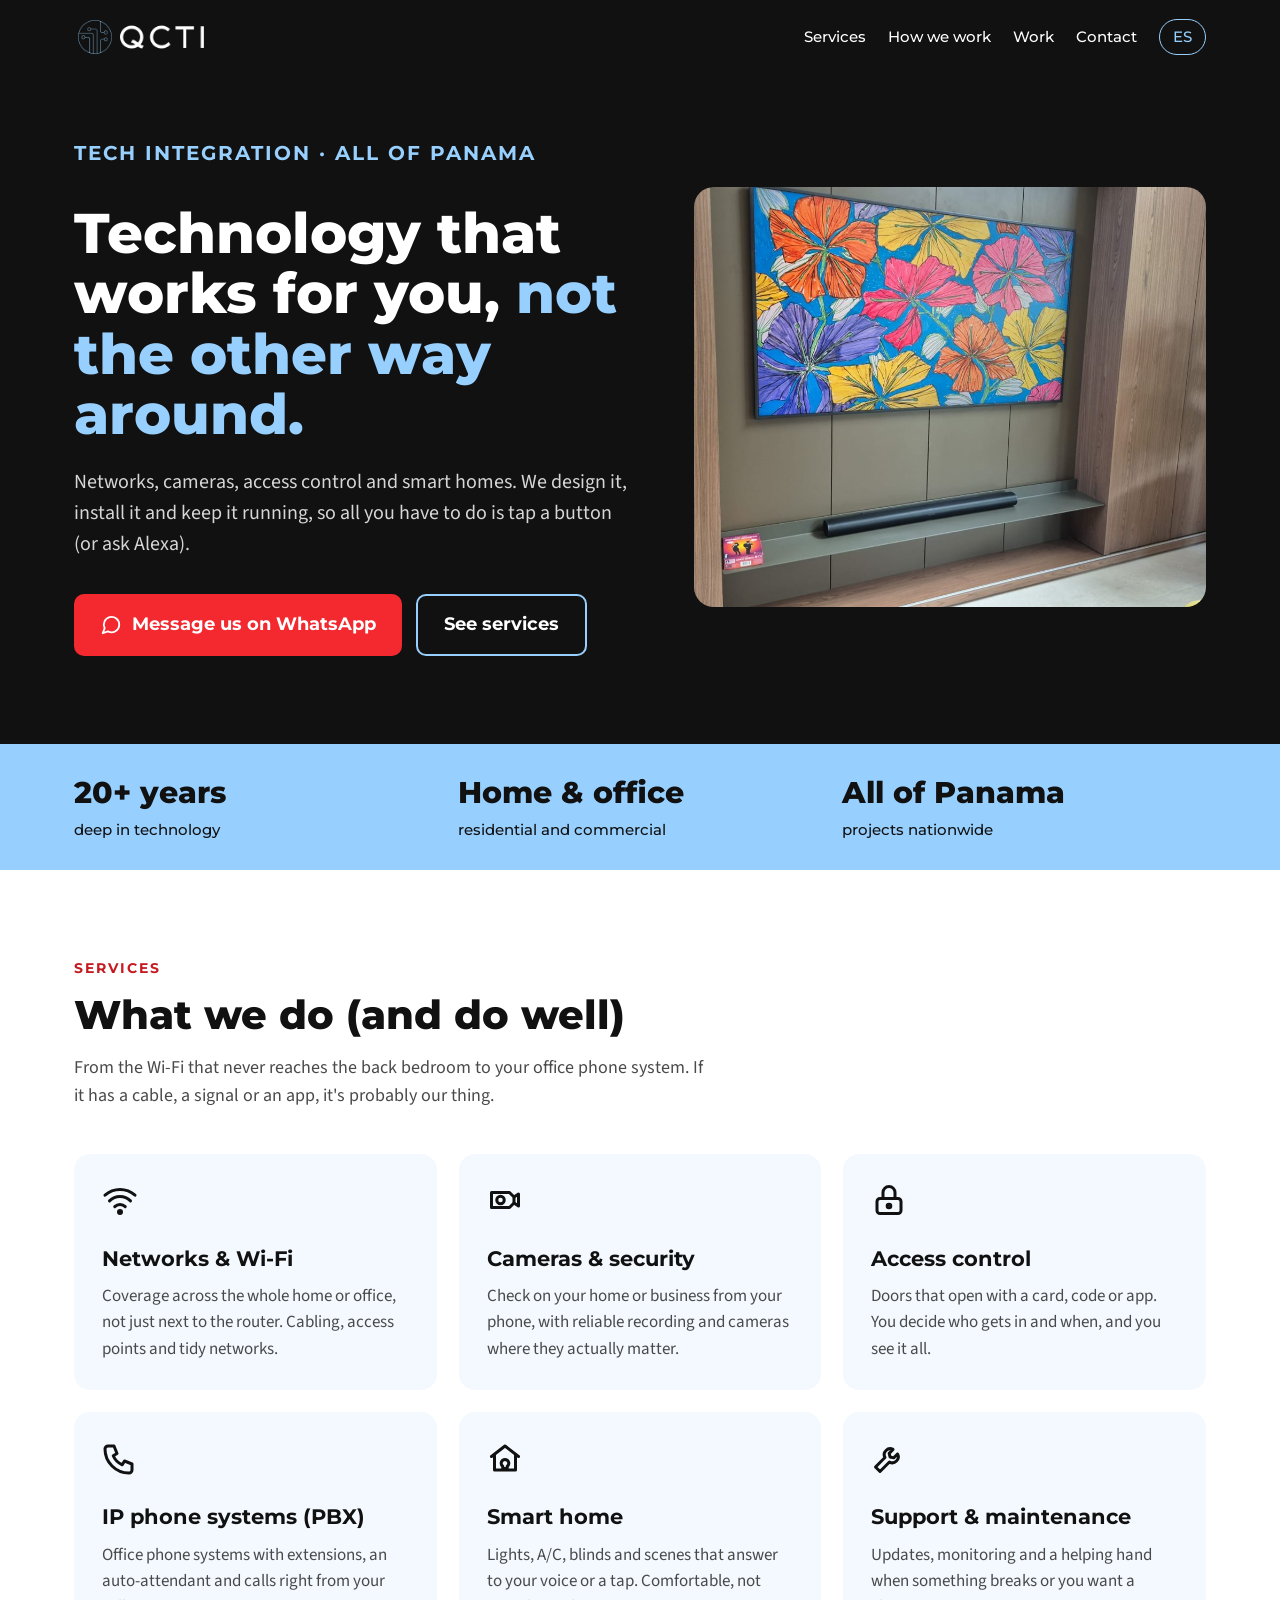
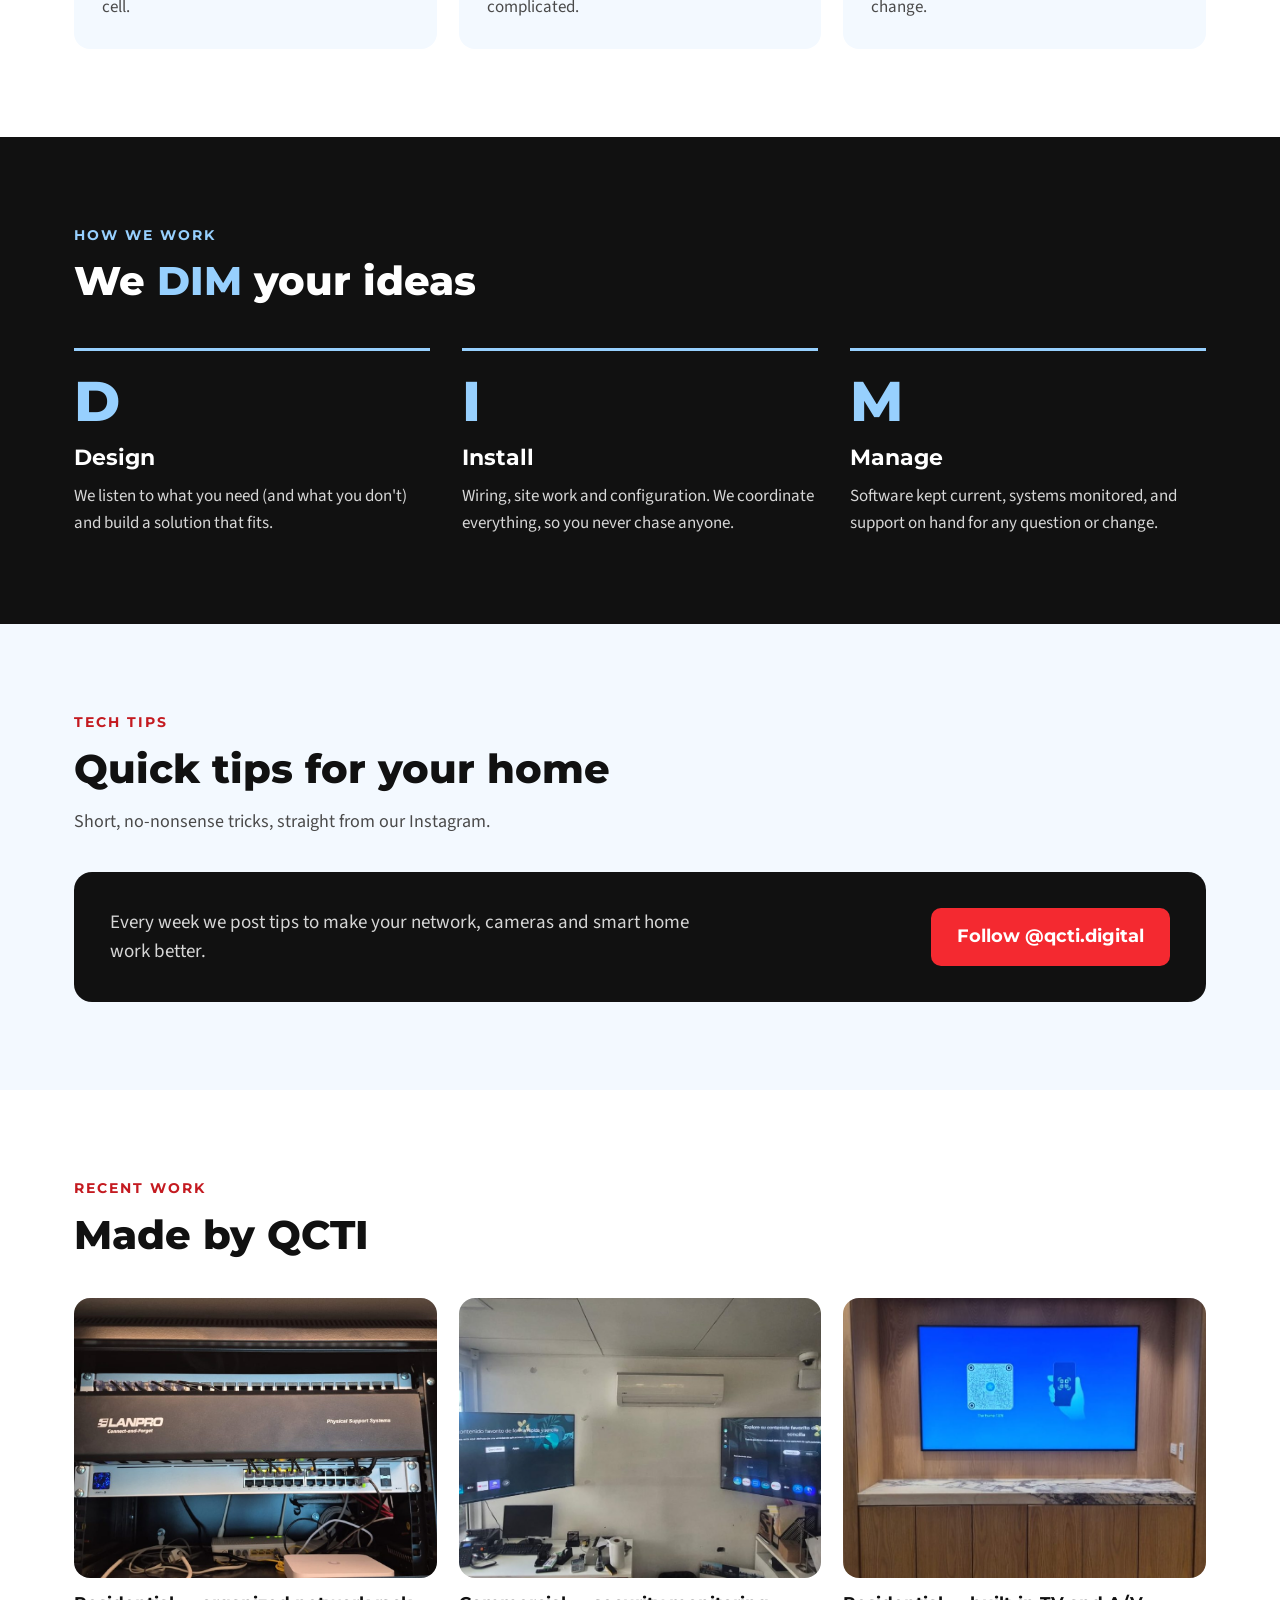
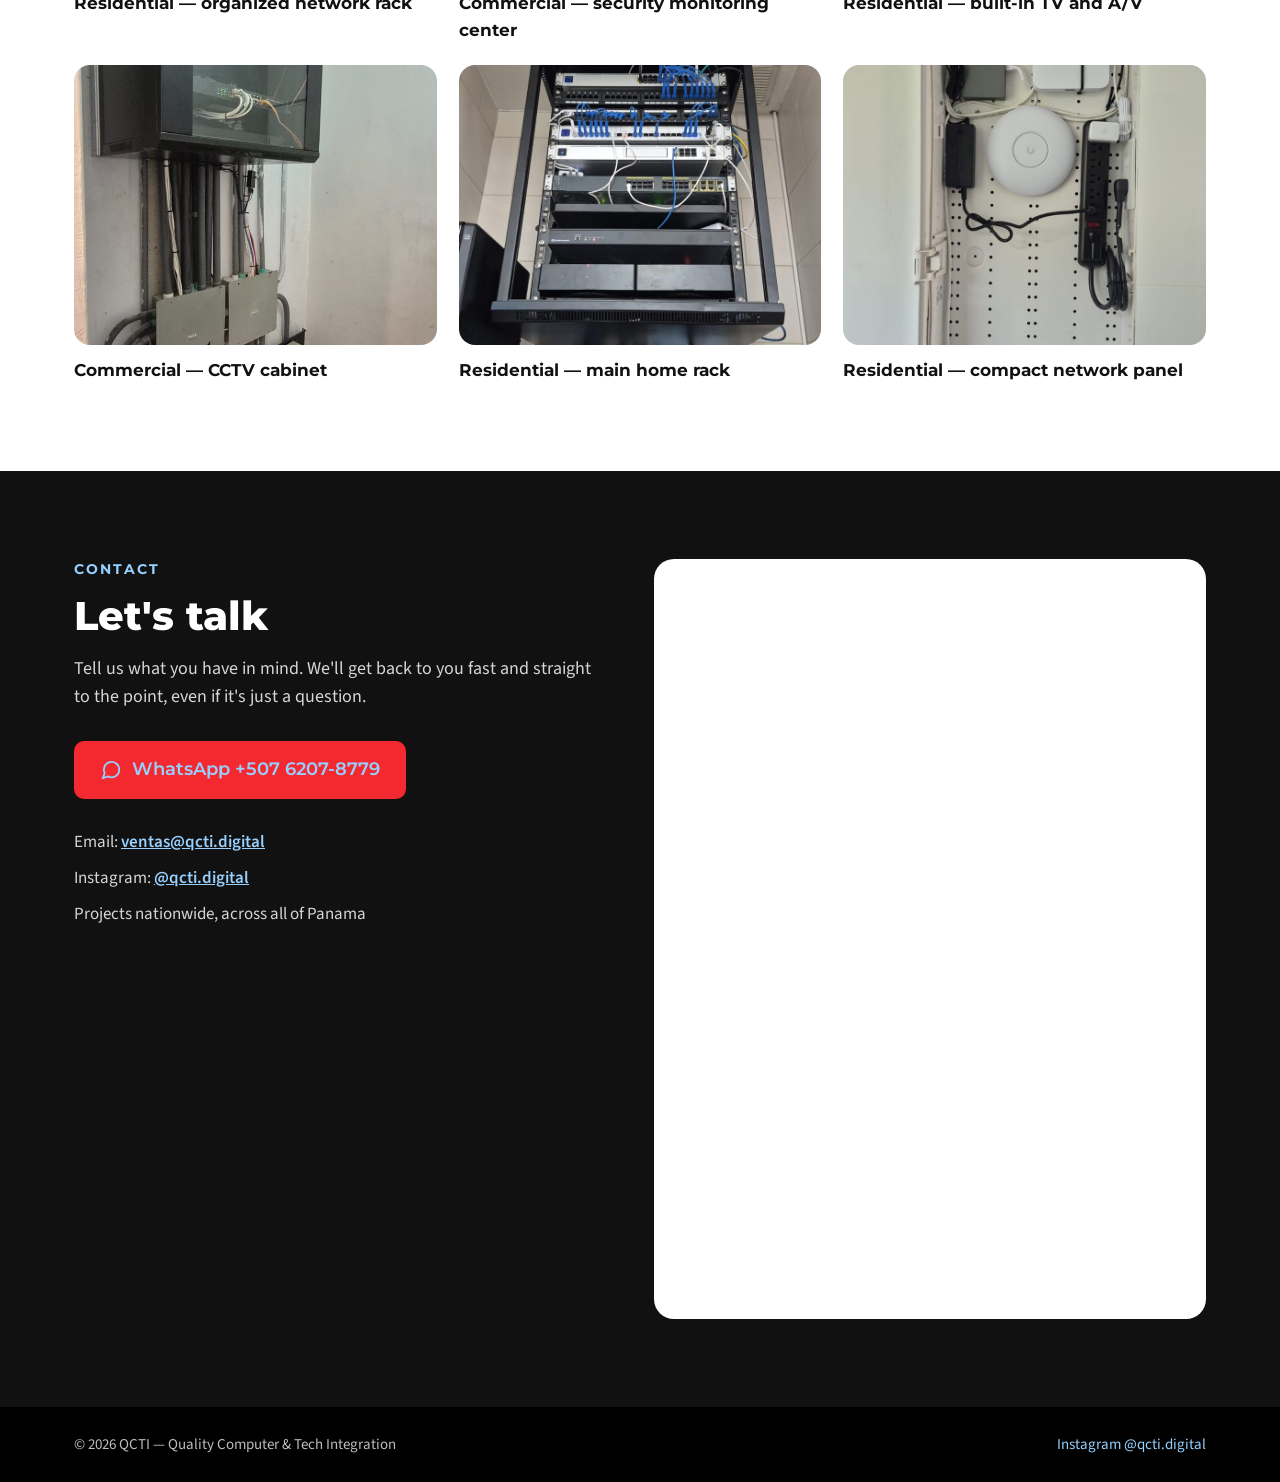
==== en/index.html @ d74c70a4 "QCTI website: Spanish + English pages, photos, contact form Co-Authored-By: Claude Opus 5.5 <noreply" ====
<!doctype html>
<html lang="en">
<head>
<meta charset="utf-8">
<meta name="viewport" content="width=device-width, initial-scale=1">
<title>QCTI — Technology integration in Panama</title>
<meta name="description" content="Networks, cameras, access control, IP phone systems and smart homes. We design, install and maintain. Projects across all of Panama.">
<meta property="og:title" content="QCTI — Technology integration in Panama">
<meta property="og:description" content="Networks, cameras, access control, IP phone systems and smart homes. We design, install and maintain. Projects across all of Panama.">
<meta property="og:image" content="https://qcti.digital/assets/img/og.jpg">
<meta property="og:type" content="website">
<link rel="icon" href="../favicon.png">
<link rel="apple-touch-icon" href="../assets/img/apple-touch-icon.png">
<link rel="alternate" hreflang="es" href="https://qcti.digital/">
<link rel="alternate" hreflang="en" href="https://qcti.digital/en/">
<link rel="preconnect" href="https://fonts.googleapis.com">
<link rel="preconnect" href="https://fonts.gstatic.com" crossorigin>
<link href="https://fonts.googleapis.com/css2?family=Montserrat:wght@500;700;800&family=Source+Sans+3:wght@400;600&display=swap" rel="stylesheet">
<link rel="stylesheet" href="../assets/site.css">
</head>
<body>
<header><div class="wrap bar">
<a class="logo" href="#top" aria-label="QCTI"><img src="../assets/img/qcti-logo-white.png" alt="QCTI" width="640" height="200"></a>
<nav aria-label="Menu"><a href="#servicios">Services</a><a href="#como">How we work</a><a href="#trabajos">Work</a><a href="#contacto">Contact</a><a class="lang" href="../" hreflang="es" aria-label="Español">ES</a></nav>
</div></header>
<main id="top">
<section class="hero"><div class="wrap">
<div class="hero-text">
<p class="eyebrow">Tech integration · All of Panama</p>
<h1>Technology that works for you, <span>not the other way around.</span></h1>
<p>Networks, cameras, access control and smart homes. We design it, install it and keep it running, so all you have to do is tap a button (or ask Alexa).</p>
<div class="ctas"><a class="btn btn-red" href="https://wa.me/50762078779?text=Hi%20QCTI%2C%20I%27d%20like%20some%20info"><svg width="22" height="22" viewBox="0 0 24 24" fill="none" stroke="currentColor" stroke-width="2" stroke-linecap="round" stroke-linejoin="round" aria-hidden="true"><path d="M21 11.5a8.4 8.4 0 0 1-12.4 7.4L3 21l2.1-5.6A8.4 8.4 0 1 1 21 11.5z"/></svg>Message us on WhatsApp</a><a class="btn btn-line" href="#servicios">See services</a></div>
</div>
<img class="hero-img" src="../assets/img/hero-av-wall.jpg" alt="Living room with a built-in TV and soundbar installed by QCTI" width="1400" height="787">
</div></section>
<section class="facts" aria-label="QCTI"><div class="wrap"><div><b>20+ years</b><span>deep in technology</span></div><div><b>Home &amp; office</b><span>residential and commercial</span></div><div><b>All of Panama</b><span>projects nationwide</span></div></div></section>
<section id="servicios" class="section"><div class="wrap">
<p class="eyebrow">Services</p><h2>What we do (and do well)</h2><p class="lead">From the Wi‑Fi that never reaches the back bedroom to your office phone system. If it has a cable, a signal or an app, it's probably our thing.</p>
<div class="grid"><div class="card"><svg width="36" height="36" viewBox="0 0 24 24" fill="none" stroke="#111" stroke-width="2" stroke-linecap="round" stroke-linejoin="round" aria-hidden="true"><path d="M2 8.8a15 15 0 0 1 20 0"/><path d="M5 12.6a10 10 0 0 1 14 0"/><path d="M8.5 16.4a5 5 0 0 1 7 0"/><circle cx="12" cy="20" r="1"/></svg><h3>Networks &amp; Wi‑Fi</h3><p>Coverage across the whole home or office, not just next to the router. Cabling, access points and tidy networks.</p></div><div class="card"><svg width="36" height="36" viewBox="0 0 24 24" fill="none" stroke="#111" stroke-width="2" stroke-linecap="round" stroke-linejoin="round" aria-hidden="true"><path d="M3 7h12l3 3v4l-3 3H3z"/><circle cx="9" cy="12" r="2.5"/><path d="M18 10l3-2v8l-3-2"/></svg><h3>Cameras &amp; security</h3><p>Check on your home or business from your phone, with reliable recording and cameras where they actually matter.</p></div><div class="card"><svg width="36" height="36" viewBox="0 0 24 24" fill="none" stroke="#111" stroke-width="2" stroke-linecap="round" stroke-linejoin="round" aria-hidden="true"><rect x="4" y="11" width="16" height="10" rx="2"/><path d="M8 11V7a4 4 0 0 1 8 0v4"/><circle cx="12" cy="16" r="1.2"/></svg><h3>Access control</h3><p>Doors that open with a card, code or app. You decide who gets in and when, and you see it all.</p></div><div class="card"><svg width="36" height="36" viewBox="0 0 24 24" fill="none" stroke="#111" stroke-width="2" stroke-linecap="round" stroke-linejoin="round" aria-hidden="true"><path d="M4 4h4l2 5-2.5 1.5a11 11 0 0 0 6 6L15 14l5 2v4a2 2 0 0 1-2 2A16 16 0 0 1 2 6a2 2 0 0 1 2-2z"/></svg><h3>IP phone systems (PBX)</h3><p>Office phone systems with extensions, an auto‑attendant and calls right from your cell.</p></div><div class="card"><svg width="36" height="36" viewBox="0 0 24 24" fill="none" stroke="#111" stroke-width="2" stroke-linecap="round" stroke-linejoin="round" aria-hidden="true"><path d="M3 11l9-7 9 7"/><path d="M5 10v10h14V10"/><path d="M12 13a2.5 2.5 0 0 0-1.5 4.5V19h3v-1.5A2.5 2.5 0 0 0 12 13z"/></svg><h3>Smart home</h3><p>Lights, A/C, blinds and scenes that answer to your voice or a tap. Comfortable, not complicated.</p></div><div class="card"><svg width="36" height="36" viewBox="0 0 24 24" fill="none" stroke="#111" stroke-width="2" stroke-linecap="round" stroke-linejoin="round" aria-hidden="true"><path d="M14.7 6.3a4 4 0 0 0-5.4 5.4L3 18l3 3 6.3-6.3a4 4 0 0 0 5.4-5.4l-2.6 2.6-2.4-.6-.6-2.4z"/></svg><h3>Support &amp; maintenance</h3><p>Updates, monitoring and a helping hand when something breaks or you want a change.</p></div></div>
</div></section>
<section id="como" class="section dark"><div class="wrap">
<p class="eyebrow">How we work</p><h2 style="margin-bottom:44px">We <span style="color:var(--blue)">DIM</span> your ideas</h2>
<div class="steps"><div class="step"><div class="l">D</div><h3>Design</h3><p>We listen to what you need (and what you don't) and build a solution that fits.</p></div><div class="step"><div class="l">I</div><h3>Install</h3><p>Wiring, site work and configuration. We coordinate everything, so you never chase anyone.</p></div><div class="step"><div class="l">M</div><h3>Manage</h3><p>Software kept current, systems monitored, and support on hand for any question or change.</p></div></div>
</div></section>
<section id="tips" class="section ice"><div class="wrap">
<div class="tips-head"><div><p class="eyebrow">Tech tips</p><h2>Quick tips for your home</h2><p class="lead">Short, no‑nonsense tricks, straight from our Instagram.</p></div></div>
<!-- INSTAGRAM FEED: paste the Behold (or similar) embed code here, replacing the box below -->
<div class="ig-box"><p>Every week we post tips to make your network, cameras and smart home work better.</p><a class="btn btn-red" href="https://instagram.com/qcti.digital">Follow @qcti.digital</a></div>
</div></section>
<section id="trabajos" class="section"><div class="wrap">
<p class="eyebrow">Recent work</p><h2 style="margin-bottom:40px">Made by QCTI</h2>
<div class="grid gallery"><figure><img src="../assets/img/rack-residencial.jpg" alt="Residential — organized network rack" loading="lazy" width="1400" height="788"><figcaption>Residential — organized network rack</figcaption></figure><figure><img src="../assets/img/centro-monitoreo.jpg" alt="Commercial — security monitoring center" loading="lazy" width="1400" height="788"><figcaption>Commercial — security monitoring center</figcaption></figure><figure><img src="../assets/img/tv-empotrado.jpg" alt="Residential — built-in TV and A/V" loading="lazy" width="1400" height="788"><figcaption>Residential — built-in TV and A/V</figcaption></figure><figure><img src="../assets/img/gabinete-cctv.jpg" alt="Commercial — CCTV cabinet" loading="lazy" width="1400" height="788"><figcaption>Commercial — CCTV cabinet</figcaption></figure><figure><img src="../assets/img/rack-principal.jpg" alt="Residential — main home rack" loading="lazy" width="1400" height="788"><figcaption>Residential — main home rack</figcaption></figure><figure><img src="../assets/img/panel-compacto.jpg" alt="Residential — compact network panel" loading="lazy" width="1400" height="788"><figcaption>Residential — compact network panel</figcaption></figure></div>
</div></section>
<section id="contacto" class="section dark contact"><div class="wrap">
<div class="contact-info">
<p class="eyebrow">Contact</p><h2>Let's talk</h2><p class="lead" style="margin-bottom:30px">Tell us what you have in mind. We'll get back to you fast and straight to the point, even if it's just a question.</p>
<a class="btn btn-red" href="https://wa.me/50762078779?text=Hi%20QCTI%2C%20I%27d%20like%20some%20info"><svg width="22" height="22" viewBox="0 0 24 24" fill="none" stroke="currentColor" stroke-width="2" stroke-linecap="round" stroke-linejoin="round" aria-hidden="true"><path d="M21 11.5a8.4 8.4 0 0 1-12.4 7.4L3 21l2.1-5.6A8.4 8.4 0 1 1 21 11.5z"/></svg>WhatsApp +507 6207-8779</a>
<ul><li>Email: <a href="mailto:ventas@qcti.digital">ventas@qcti.digital</a></li><li>Instagram: <a href="https://instagram.com/qcti.digital">@qcti.digital</a></li><li>Projects nationwide, across all of Panama</li></ul>
</div>
<div class="form-box"><iframe src="https://docs.google.com/forms/d/e/1FAIpQLSe6XqBtSs-Q9NquqeVwQROhagyp8VaxZxzmzQJxmTKVOXbT4Q/viewform?embedded=true" title="Contact form" loading="lazy"></iframe></div>
</div></section>
</main>
<footer><div class="wrap"><div>© 2026 QCTI — Quality Computer &amp; Tech Integration</div><a href="https://instagram.com/qcti.digital">Instagram @qcti.digital</a></div></footer>
<a class="wa-float" href="https://wa.me/50762078779?text=Hi%20QCTI%2C%20I%27d%20like%20some%20info" aria-label="WhatsApp"><svg width="22" height="22" viewBox="0 0 24 24" fill="none" stroke="currentColor" stroke-width="2" stroke-linecap="round" stroke-linejoin="round" aria-hidden="true"><path d="M21 11.5a8.4 8.4 0 0 1-12.4 7.4L3 21l2.1-5.6A8.4 8.4 0 1 1 21 11.5z"/></svg></a>
</body>
</html>
---- assets/site.css ----
:root{
  --ink:#111111; --blue:#97d0fe; --red:#f42930; --red-dark:#c41a20;
  --ice:#f3f9ff; --muted:#4a4a4a; --soft:#d6d6d6;
  --max:1180px;
}
*{box-sizing:border-box}
html{scroll-behavior:smooth}
body{margin:0;font-family:'Source Sans 3',system-ui,sans-serif;font-size:18px;line-height:1.55;color:var(--ink);background:#fff}
h1,h2,h3,.eyebrow,.btn,nav{font-family:Montserrat,system-ui,sans-serif}
img{max-width:100%;display:block}
a{color:var(--ink)}
.wrap{max-width:var(--max);margin:0 auto;padding:0 24px}
.section{padding:88px 0}
.dark{background:var(--ink);color:#fff}
.ice{background:var(--ice)}
.eyebrow{margin:0 0 12px;font-weight:700;font-size:14px;letter-spacing:2px;text-transform:uppercase;color:var(--red-dark)}
.dark .eyebrow{color:var(--blue)}
h2{margin:0 0 16px;font-weight:800;font-size:clamp(30px,4vw,40px);line-height:1.15}
.lead{margin:0 0 44px;max-width:640px;color:var(--muted)}
.dark .lead{color:var(--soft)}

/* header */
header{background:var(--ink);position:sticky;top:0;z-index:20}
.bar{display:flex;flex-wrap:wrap;align-items:center;justify-content:space-between;gap:12px;padding-top:16px;padding-bottom:16px}
.logo img{height:42px;width:auto}
nav{display:flex;flex-wrap:wrap;gap:22px;align-items:center;font-weight:500;font-size:15px}
nav a{color:#fff;text-decoration:none}
nav a:hover{color:var(--blue)}
nav .lang{color:var(--blue);border:1px solid var(--blue);border-radius:999px;padding:5px 13px}

/* hero */
.hero{background:var(--ink);color:#fff}
.hero .wrap{display:flex;flex-wrap:wrap;gap:48px;align-items:center;padding-top:64px;padding-bottom:88px}
.hero-text{flex:1 1 460px;min-width:0}
.hero .eyebrow{color:var(--blue)}
h1{margin:0 0 22px;font-weight:800;font-size:clamp(36px,5.4vw,56px);line-height:1.08}
h1 span{color:var(--blue)}
.hero p{margin:0 0 34px;font-size:20px;color:var(--soft);max-width:560px}
.hero-img{flex:1 1 400px;min-width:0;width:100%;height:420px;object-fit:cover;border-radius:20px}
.ctas{display:flex;flex-wrap:wrap;gap:14px}
.btn{display:inline-flex;align-items:center;gap:10px;font-weight:700;font-size:18px;padding:15px 26px;border-radius:10px;text-decoration:none;min-height:48px}
.btn-red{background:var(--red);color:#fff}
.btn-red:hover{background:var(--red-dark)}
.btn-line{color:#fff;border:2px solid var(--blue)}
.btn-line:hover{background:rgba(151,208,254,.12)}
.btn-ink{color:var(--ink);border:2px solid var(--ink);font-size:16px;padding:11px 20px}
.btn svg{flex:none}

/* facts */
.facts{background:var(--blue)}
.facts .wrap{display:grid;grid-template-columns:repeat(auto-fit,minmax(220px,1fr));gap:20px;padding-top:26px;padding-bottom:26px;font-family:Montserrat,sans-serif}
.facts b{display:block;font-weight:800;font-size:30px}
.facts span{font-size:15px;font-weight:500}

/* services */
.grid{display:grid;grid-template-columns:repeat(auto-fit,minmax(290px,1fr));gap:22px}
.card{background:var(--ice);border-radius:16px;padding:28px}
.card h3{margin:16px 0 8px;font-weight:700;font-size:21px}
.card p{margin:0;color:var(--muted);font-size:17px}

/* dim */
.steps{display:grid;grid-template-columns:repeat(auto-fit,minmax(260px,1fr));gap:32px}
.step{border-top:3px solid var(--blue);padding-top:22px}
.step .l{font-family:Montserrat,sans-serif;font-weight:800;font-size:56px;color:var(--blue);line-height:1}
.step h3{margin:12px 0 8px;font-size:22px}
.step p{margin:0;color:var(--soft);font-size:17px}

/* tips */
.tips-head{display:flex;flex-wrap:wrap;justify-content:space-between;align-items:flex-end;gap:20px;margin-bottom:36px}
.tips-head .lead{margin:0}
.ig-box{background:var(--ink);color:#fff;border-radius:18px;padding:36px;display:flex;flex-wrap:wrap;gap:20px;align-items:center;justify-content:space-between}
.ig-box p{margin:0;font-size:19px;max-width:620px;color:var(--soft)}

/* work */
.gallery figure{margin:0}
.gallery img{width:100%;height:280px;object-fit:cover;border-radius:16px}
.gallery figcaption{margin-top:12px;font-family:Montserrat,sans-serif;font-weight:700;font-size:17px}

/* contact */
.contact .wrap{display:flex;flex-wrap:wrap;gap:48px}
.contact-info{flex:1 1 400px;min-width:0}
.contact-info ul{list-style:none;padding:0;margin:30px 0 0;display:flex;flex-direction:column;gap:10px;color:var(--soft);font-size:17px}
.contact-info a{color:var(--blue);font-weight:600}
.form-box{flex:1 1 420px;min-width:0;background:#fff;border-radius:20px;overflow:hidden}
.form-box iframe{width:100%;height:760px;border:0;display:block}

footer{background:#000;color:#bdbdbd;font-size:15px}
footer .wrap{display:flex;flex-wrap:wrap;justify-content:space-between;gap:12px;padding-top:26px;padding-bottom:26px}
footer a{color:var(--blue);text-decoration:none}

/* floating whatsapp on phones */
.wa-float{position:fixed;right:16px;bottom:16px;z-index:30;width:58px;height:58px;border-radius:50%;background:var(--red);color:#fff;display:none;align-items:center;justify-content:center;box-shadow:0 6px 18px rgba(0,0,0,.25)}
@media (max-width:700px){
  .wa-float{display:flex}
  header{position:static}
  .section{padding:64px 0}
  nav{gap:14px;font-size:14px}
  .hero-img{height:280px}
  .hero .wrap{padding-top:40px;padding-bottom:64px}
}
:focus-visible{outline:3px solid var(--blue);outline-offset:3px}
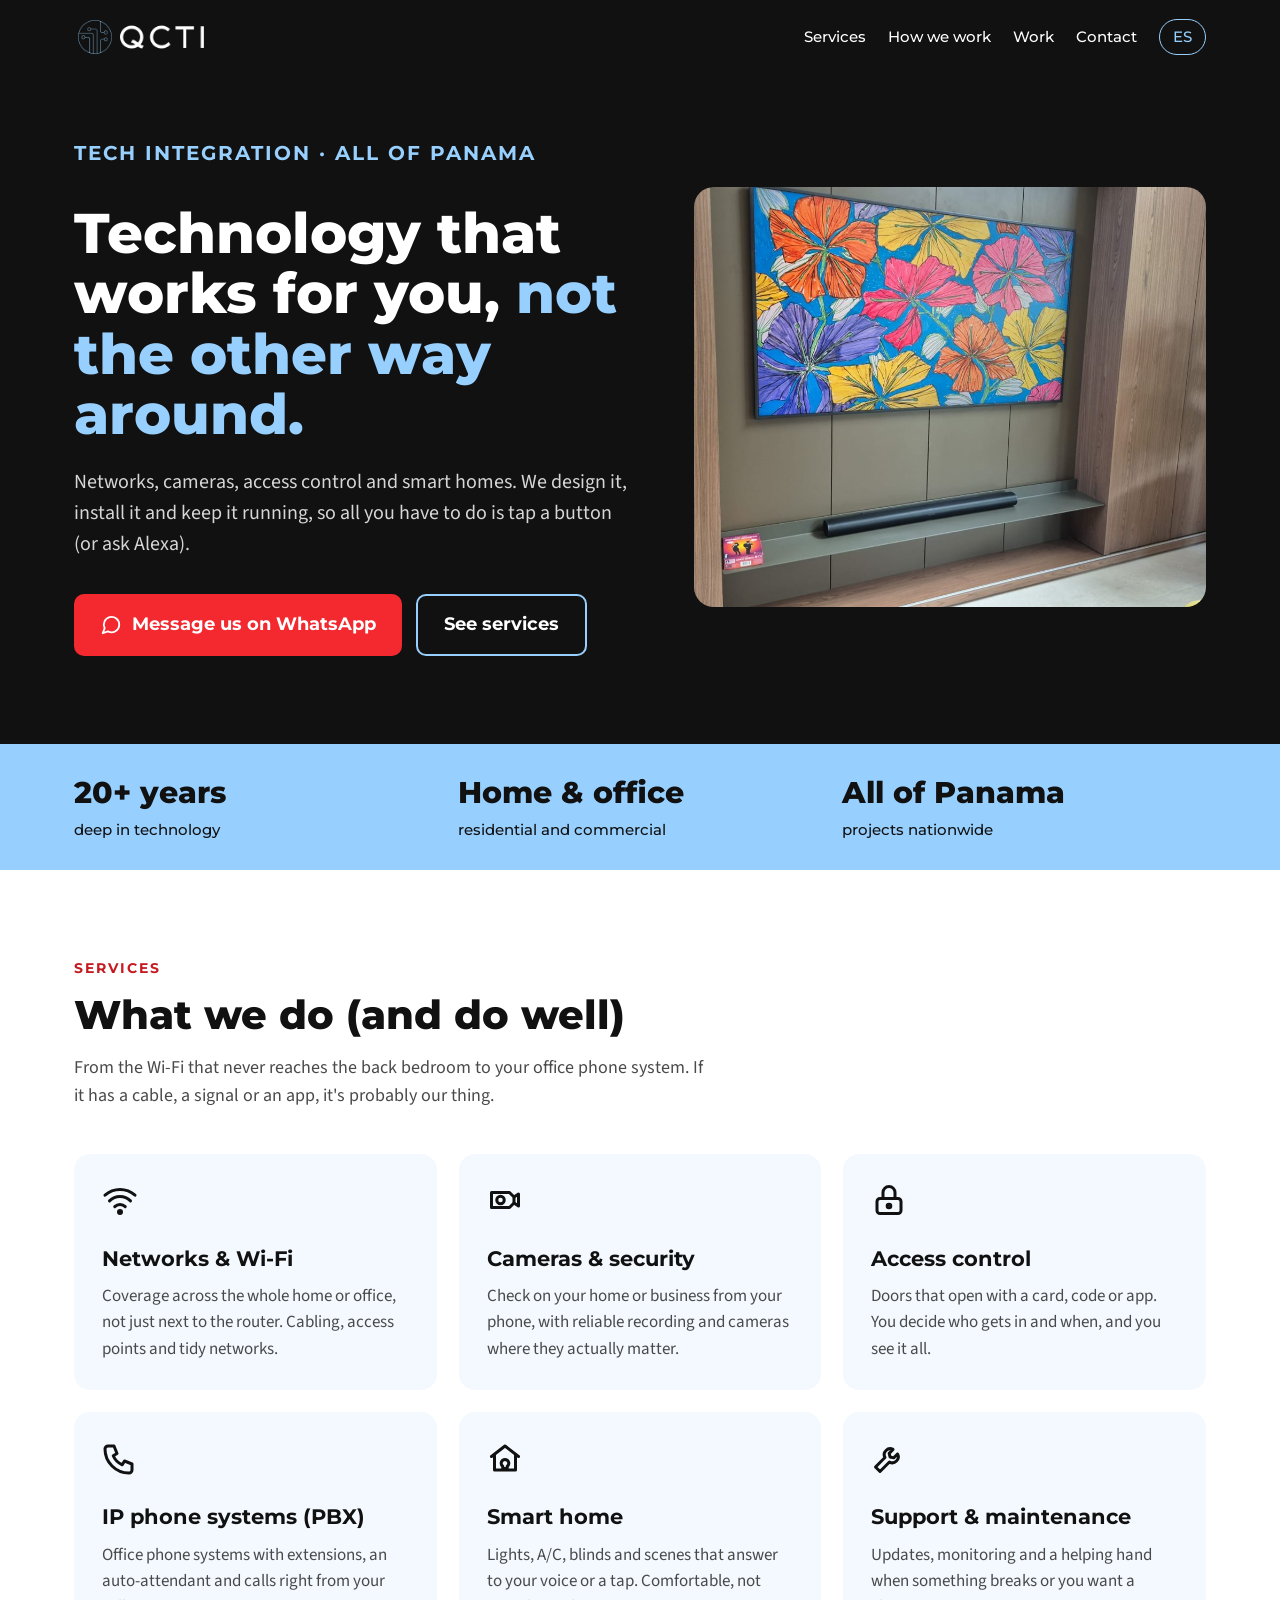
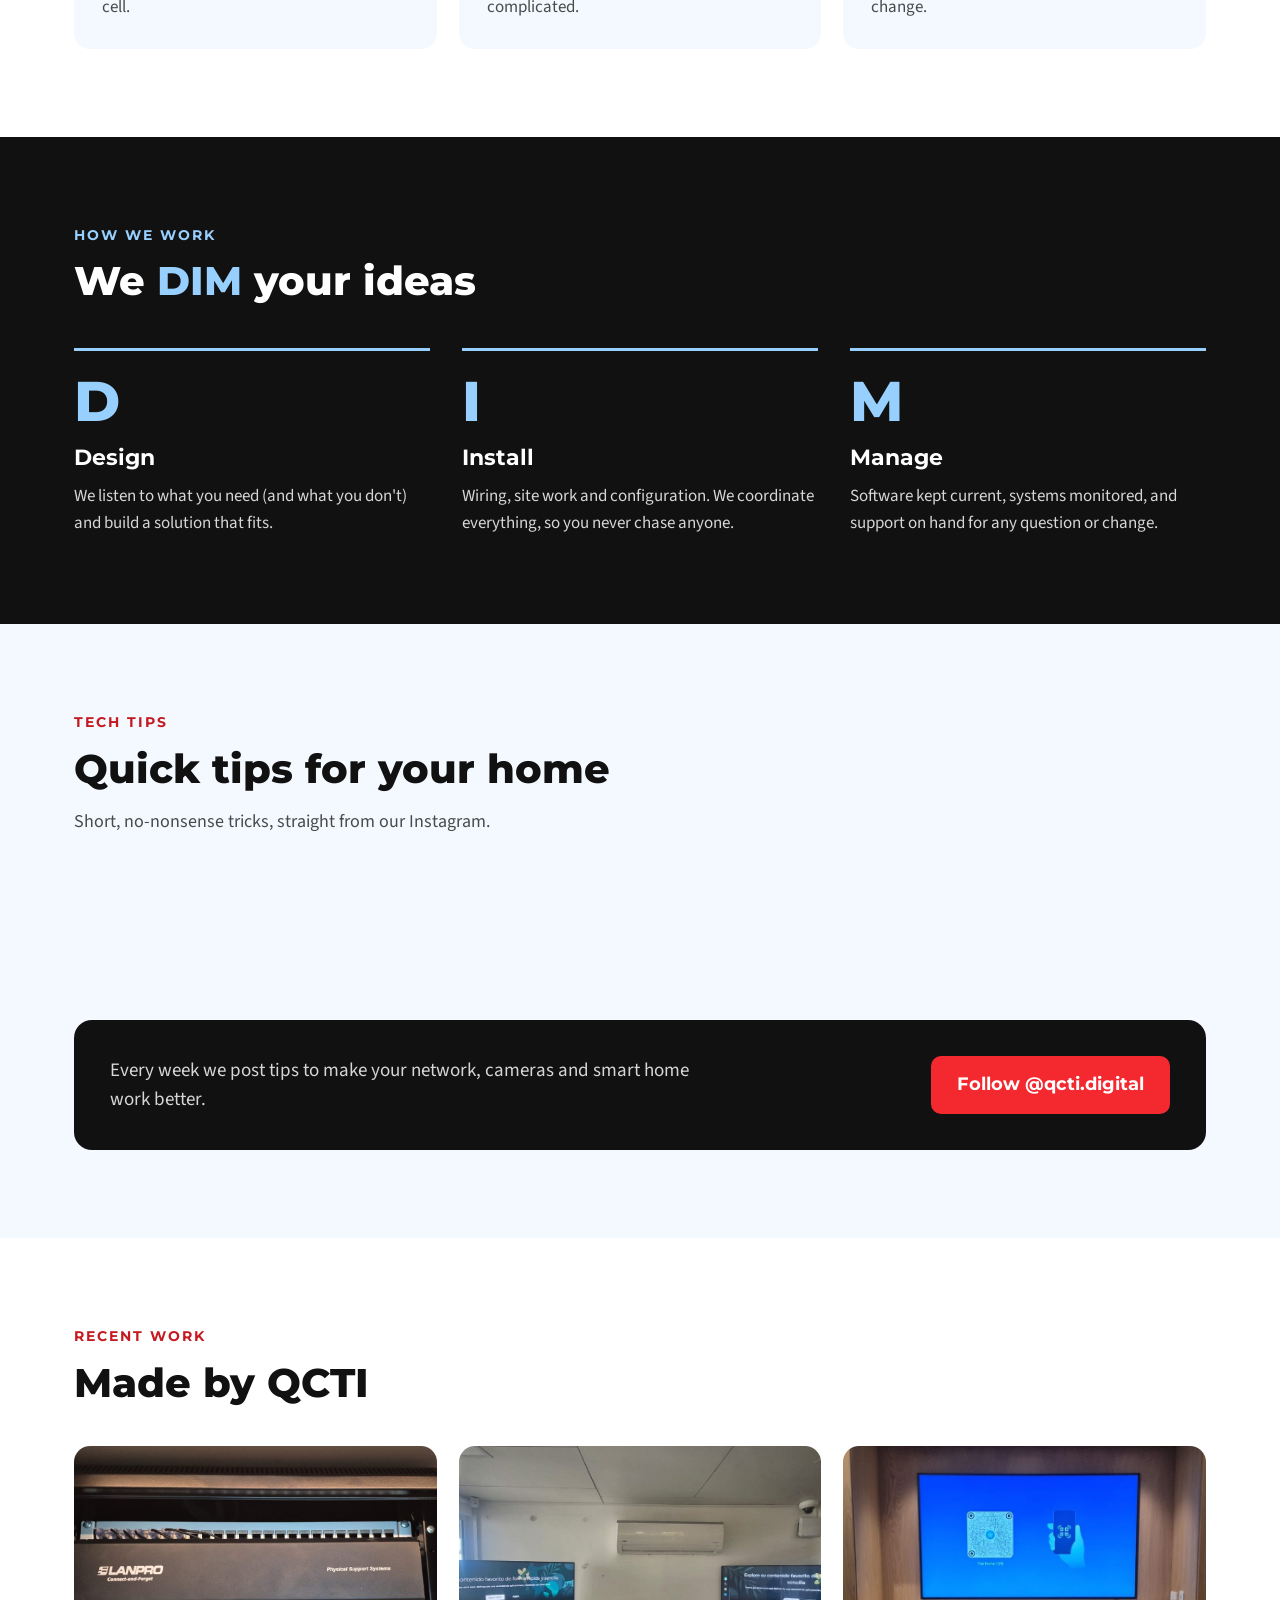
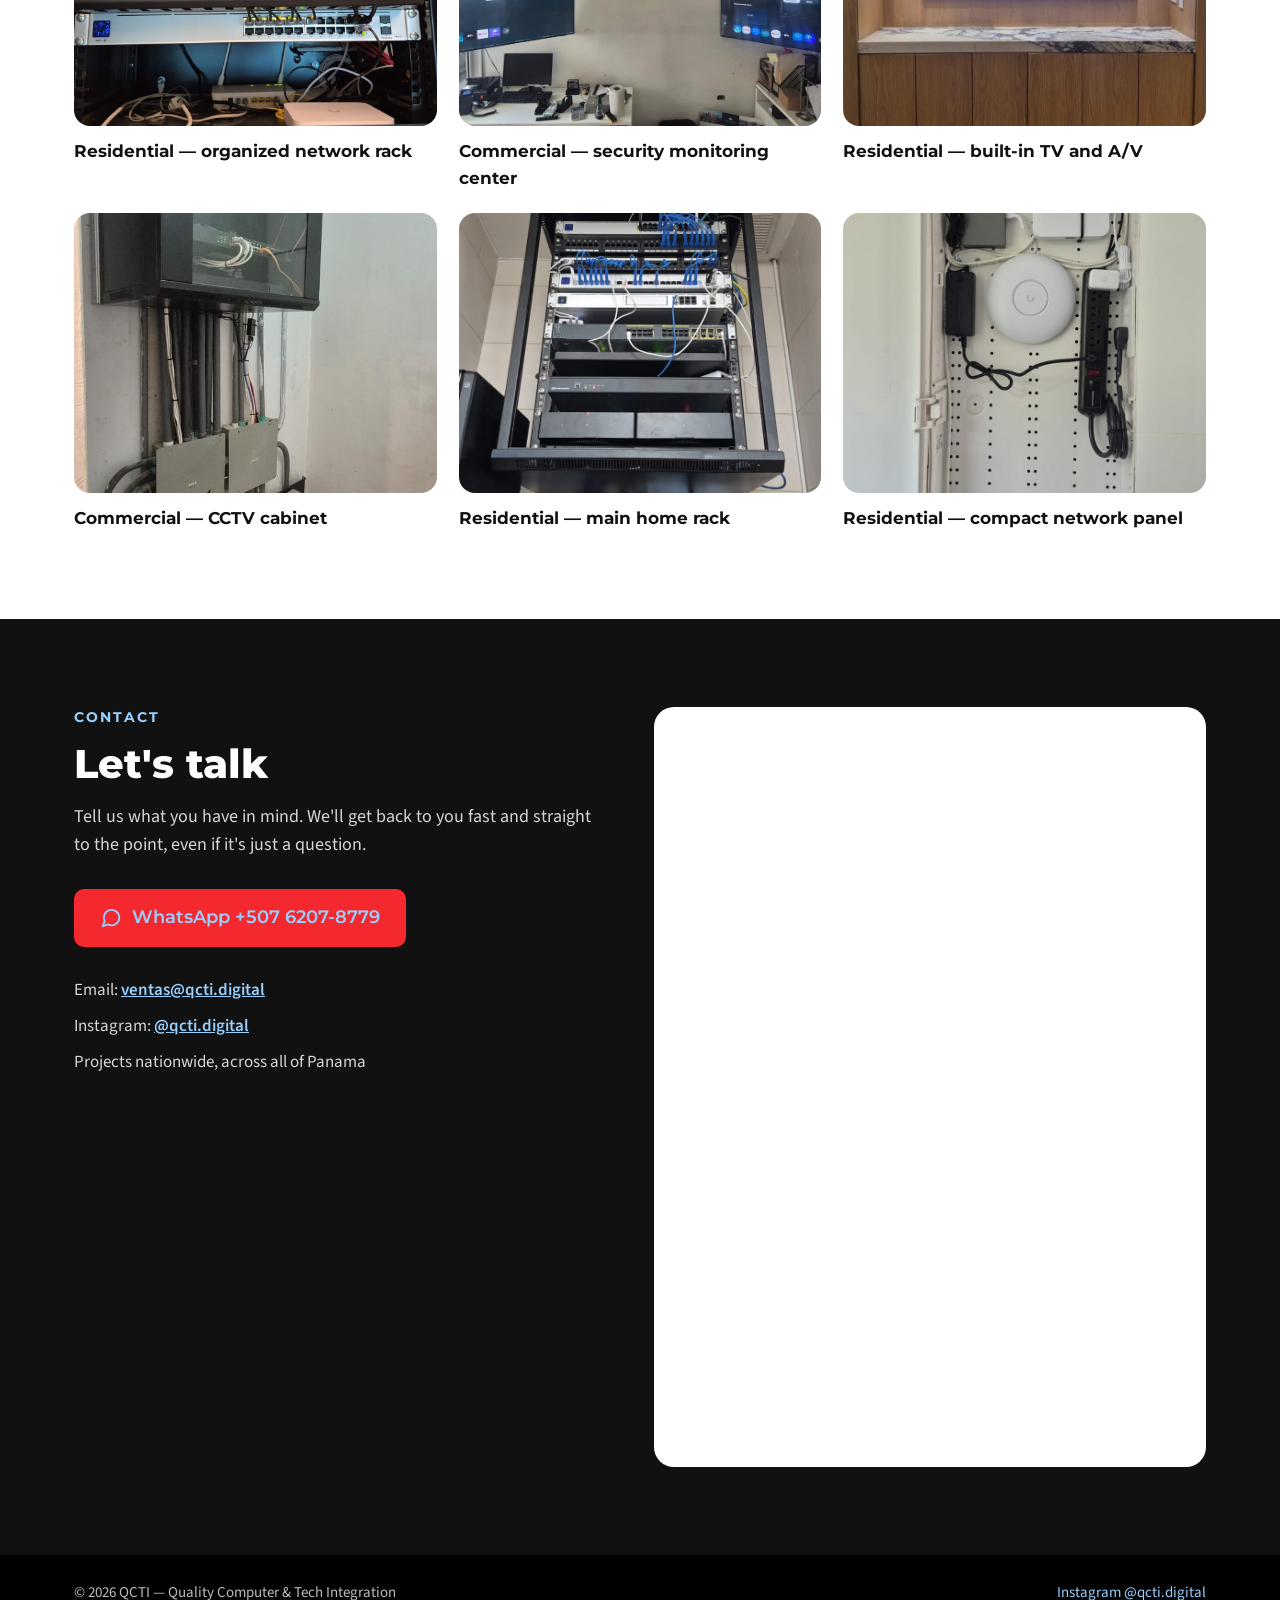
==== commit 7515259d: "Add Instagram tips feed (Behold) Co-Authored-By: Claude Opus 5.5 <noreply@anthropic.com> Claude-Sess" ====
--- a/en/index.html
+++ b/en/index.html
@@ -44,7 +44,8 @@
 </div></section>
 <section id="tips" class="section ice"><div class="wrap">
 <div class="tips-head"><div><p class="eyebrow">Tech tips</p><h2>Quick tips for your home</h2><p class="lead">Short, no‑nonsense tricks, straight from our Instagram.</p></div></div>
-<!-- INSTAGRAM FEED: paste the Behold (or similar) embed code here, replacing the box below -->
+<!-- Instagram feed (Behold) -->
+<div class="ig-feed"><behold-widget feed-id="ZJGMYx6UoQaLjsUKSfDc"></behold-widget></div>
 <div class="ig-box"><p>Every week we post tips to make your network, cameras and smart home work better.</p><a class="btn btn-red" href="https://instagram.com/qcti.digital">Follow @qcti.digital</a></div>
 </div></section>
 <section id="trabajos" class="section"><div class="wrap">
@@ -62,5 +63,6 @@
 </main>
 <footer><div class="wrap"><div>© 2026 QCTI — Quality Computer &amp; Tech Integration</div><a href="https://instagram.com/qcti.digital">Instagram @qcti.digital</a></div></footer>
 <a class="wa-float" href="https://wa.me/50762078779?text=Hi%20QCTI%2C%20I%27d%20like%20some%20info" aria-label="WhatsApp"><svg width="22" height="22" viewBox="0 0 24 24" fill="none" stroke="currentColor" stroke-width="2" stroke-linecap="round" stroke-linejoin="round" aria-hidden="true"><path d="M21 11.5a8.4 8.4 0 0 1-12.4 7.4L3 21l2.1-5.6A8.4 8.4 0 1 1 21 11.5z"/></svg></a>
+<script type="module" src="https://w.behold.so/widget.js"></script>
 </body>
 </html>
--- a/assets/site.css
+++ b/assets/site.css
@@ -99,3 +99,5 @@
   .hero .wrap{padding-top:40px;padding-bottom:64px}
 }
 :focus-visible{outline:3px solid var(--blue);outline-offset:3px}
+
+.ig-feed{margin-bottom:28px;min-height:120px}
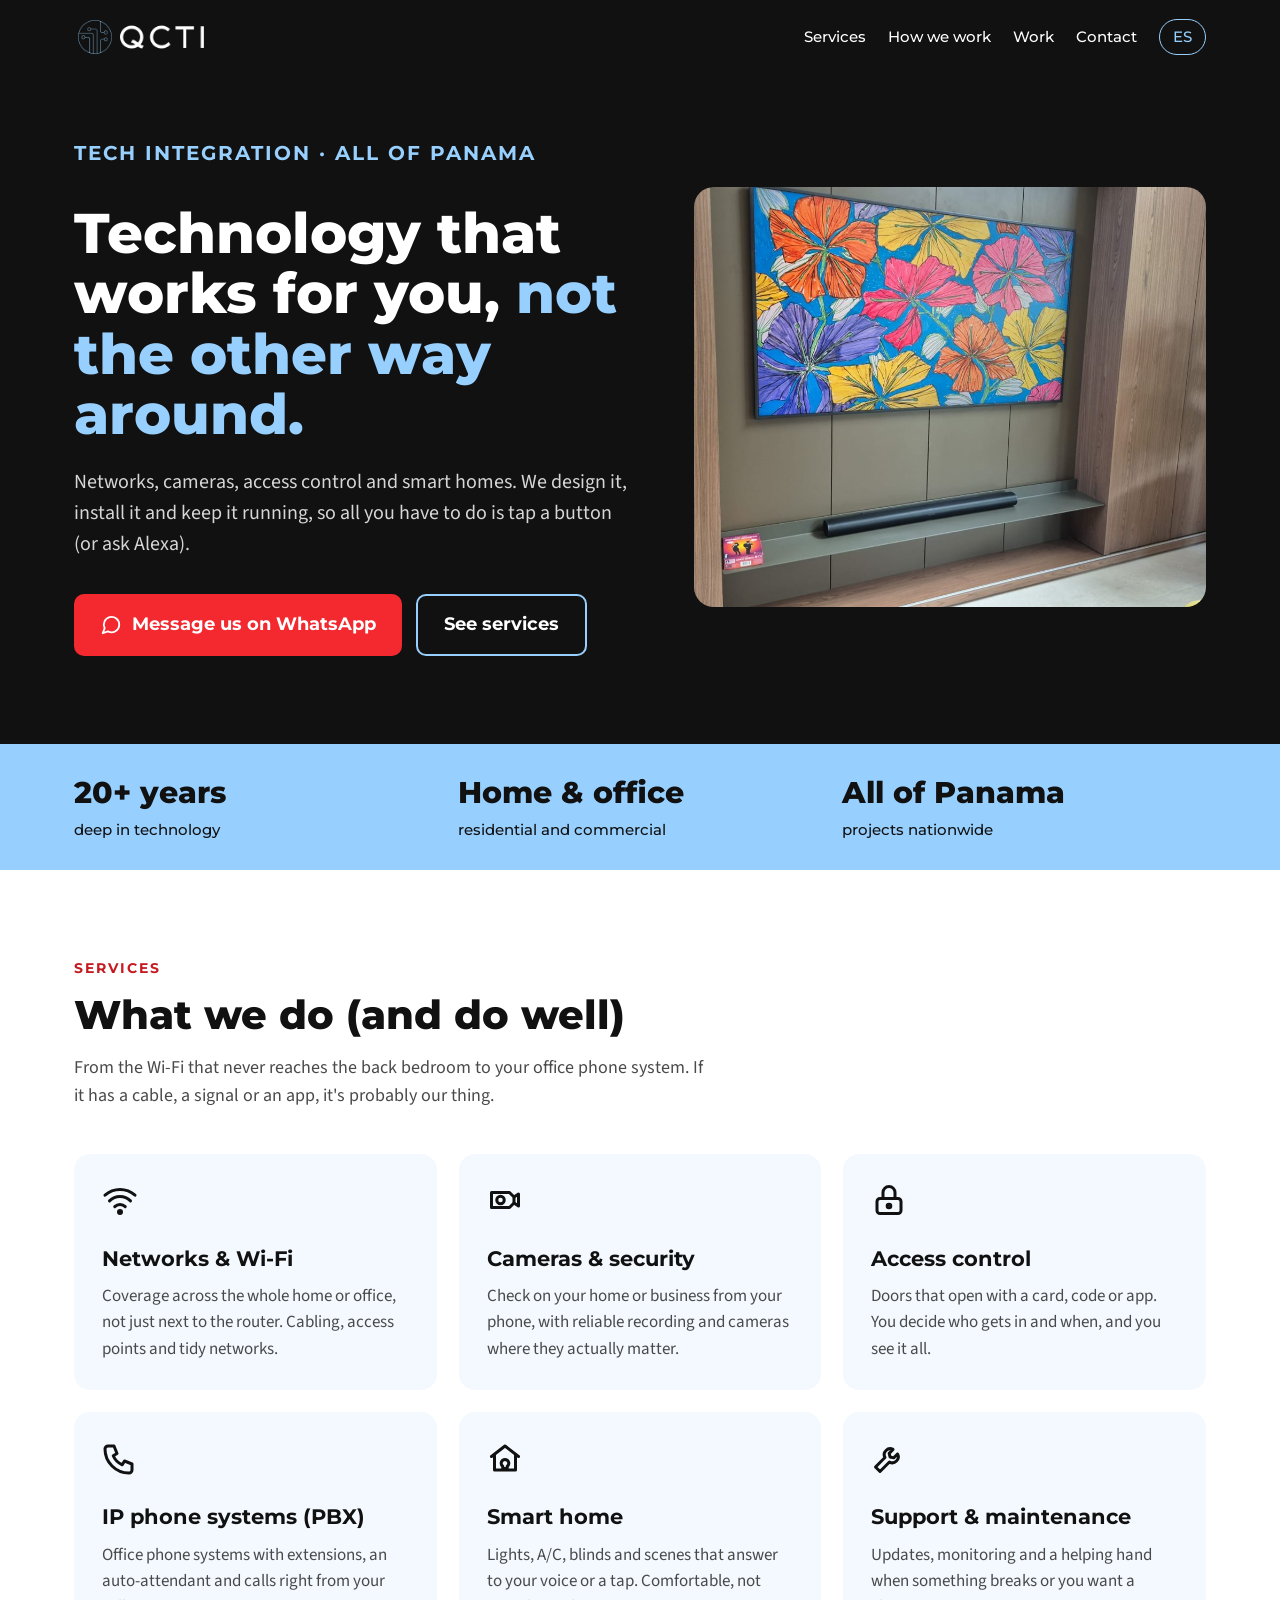
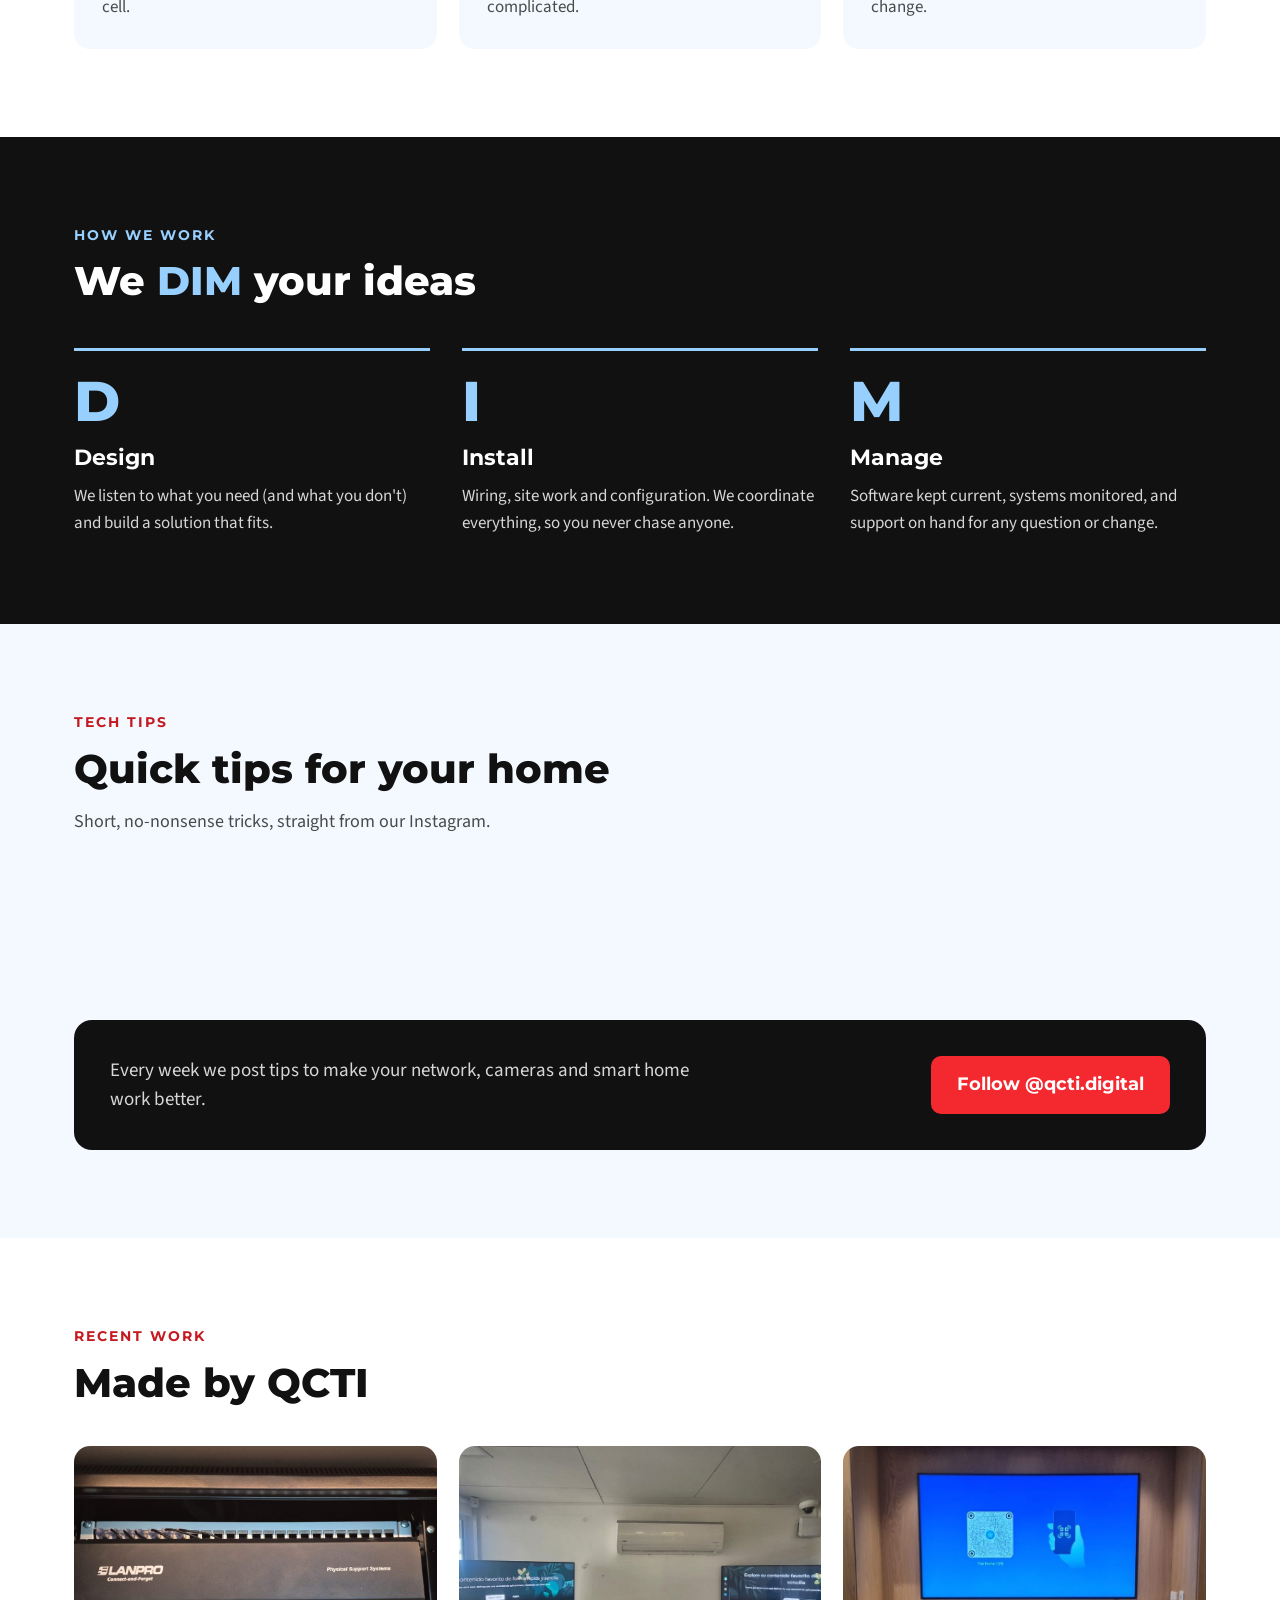
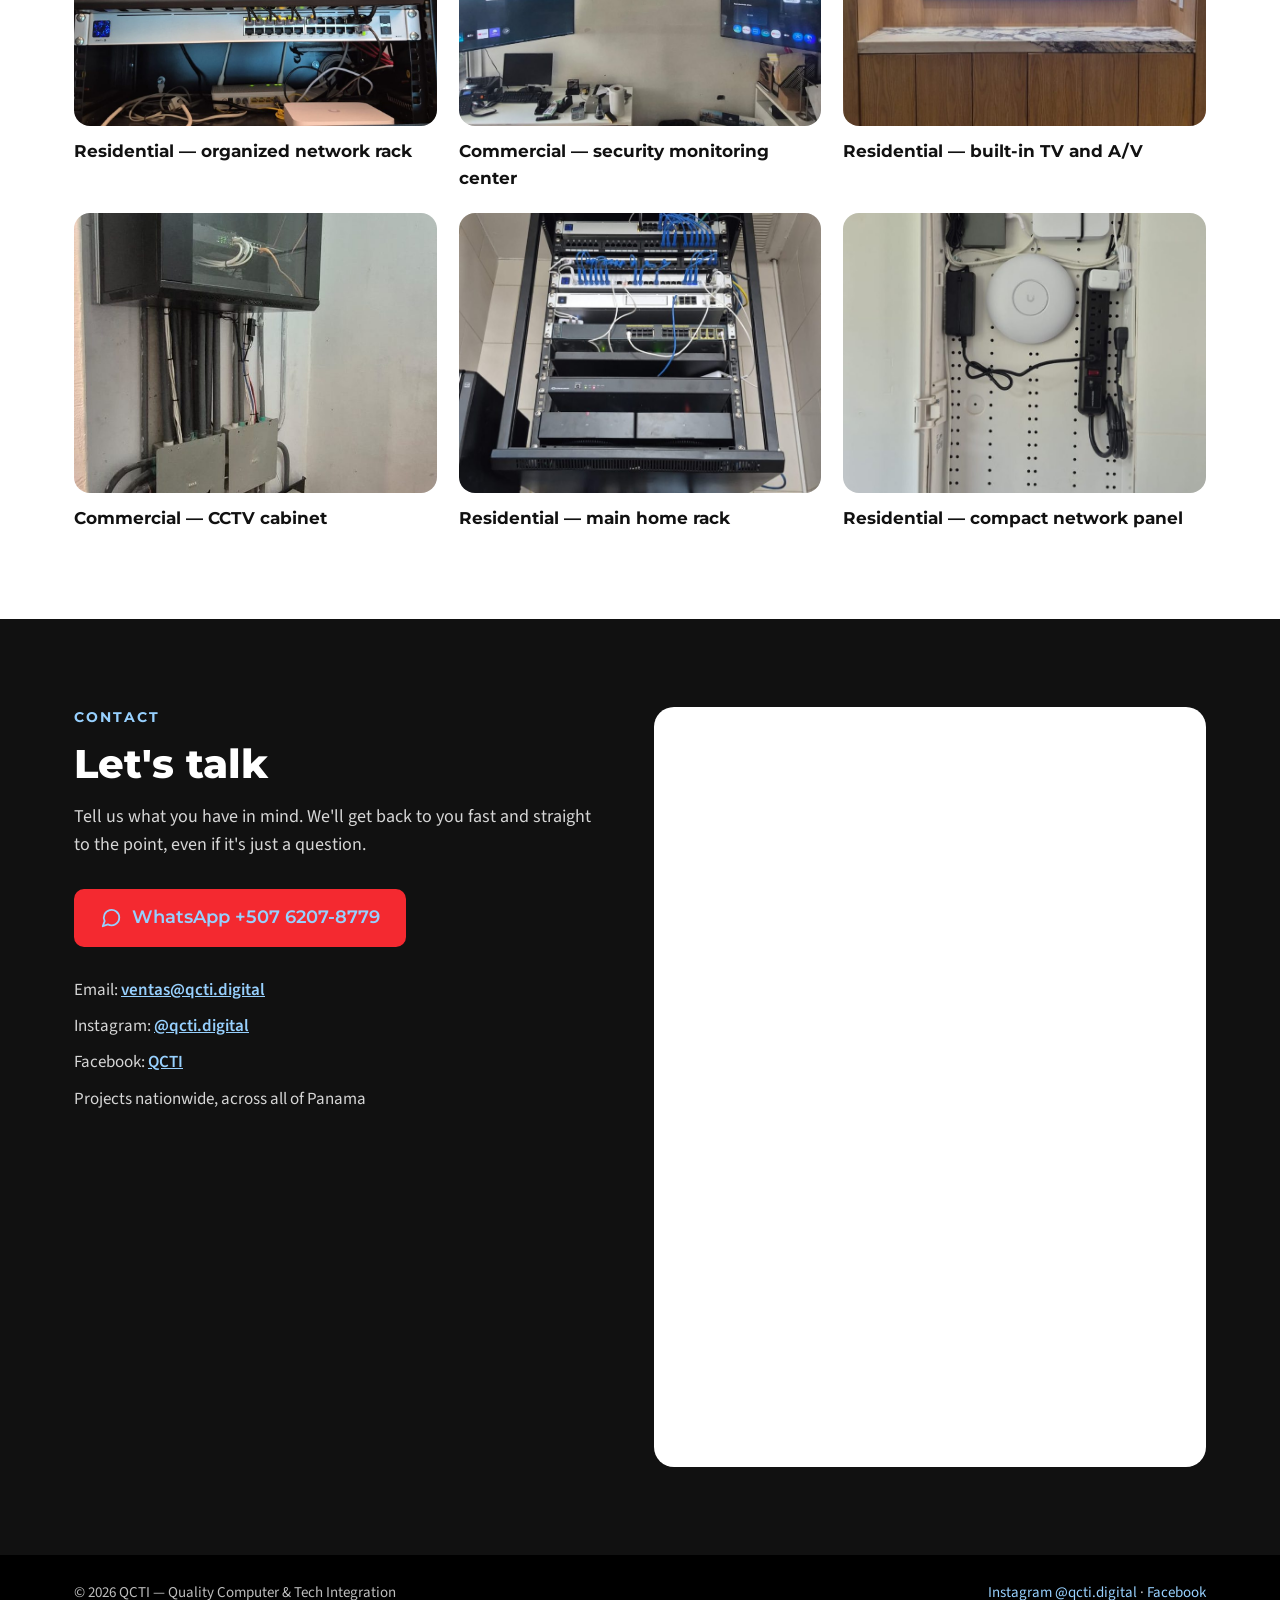
==== commit fb7da724: "Add Facebook Page link to contact list and footer; keep Metricool tag in build template Co-Authored-" ====
--- a/en/index.html
+++ b/en/index.html
@@ -17,6 +17,8 @@
 <link rel="preconnect" href="https://fonts.gstatic.com" crossorigin>
 <link href="https://fonts.googleapis.com/css2?family=Montserrat:wght@500;700;800&family=Source+Sans+3:wght@400;600&display=swap" rel="stylesheet">
 <link rel="stylesheet" href="../assets/site.css">
+<!-- Metricool tracking -->
+<script>function loadScript(a){var b=document.getElementsByTagName("head")[0],c=document.createElement("script");c.type="text/javascript",c.src="https://tracker.metricool.com/resources/be.js",c.onreadystatechange=a,c.onload=a,b.appendChild(c)}loadScript(function(){beTracker.t({hash:"395db143343a4feb9411575e496ec70f"})});</script>
 </head>
 <body>
 <header><div class="wrap bar">
@@ -56,12 +58,12 @@
 <div class="contact-info">
 <p class="eyebrow">Contact</p><h2>Let's talk</h2><p class="lead" style="margin-bottom:30px">Tell us what you have in mind. We'll get back to you fast and straight to the point, even if it's just a question.</p>
 <a class="btn btn-red" href="https://wa.me/50762078779?text=Hi%20QCTI%2C%20I%27d%20like%20some%20info"><svg width="22" height="22" viewBox="0 0 24 24" fill="none" stroke="currentColor" stroke-width="2" stroke-linecap="round" stroke-linejoin="round" aria-hidden="true"><path d="M21 11.5a8.4 8.4 0 0 1-12.4 7.4L3 21l2.1-5.6A8.4 8.4 0 1 1 21 11.5z"/></svg>WhatsApp +507 6207-8779</a>
-<ul><li>Email: <a href="mailto:ventas@qcti.digital">ventas@qcti.digital</a></li><li>Instagram: <a href="https://instagram.com/qcti.digital">@qcti.digital</a></li><li>Projects nationwide, across all of Panama</li></ul>
+<ul><li>Email: <a href="mailto:ventas@qcti.digital">ventas@qcti.digital</a></li><li>Instagram: <a href="https://instagram.com/qcti.digital">@qcti.digital</a></li><li>Facebook: <a href="https://www.facebook.com/profile.php?id=61595522370031">QCTI</a></li><li>Projects nationwide, across all of Panama</li></ul>
 </div>
 <div class="form-box"><iframe src="https://docs.google.com/forms/d/e/1FAIpQLSe6XqBtSs-Q9NquqeVwQROhagyp8VaxZxzmzQJxmTKVOXbT4Q/viewform?embedded=true" title="Contact form" loading="lazy"></iframe></div>
 </div></section>
 </main>
-<footer><div class="wrap"><div>© 2026 QCTI — Quality Computer &amp; Tech Integration</div><a href="https://instagram.com/qcti.digital">Instagram @qcti.digital</a></div></footer>
+<footer><div class="wrap"><div>© 2026 QCTI — Quality Computer &amp; Tech Integration</div><span><a href="https://instagram.com/qcti.digital">Instagram @qcti.digital</a> · <a href="https://www.facebook.com/profile.php?id=61595522370031">Facebook</a></span></div></footer>
 <a class="wa-float" href="https://wa.me/50762078779?text=Hi%20QCTI%2C%20I%27d%20like%20some%20info" aria-label="WhatsApp"><svg width="22" height="22" viewBox="0 0 24 24" fill="none" stroke="currentColor" stroke-width="2" stroke-linecap="round" stroke-linejoin="round" aria-hidden="true"><path d="M21 11.5a8.4 8.4 0 0 1-12.4 7.4L3 21l2.1-5.6A8.4 8.4 0 1 1 21 11.5z"/></svg></a>
 <script type="module" src="https://w.behold.so/widget.js"></script>
 </body>
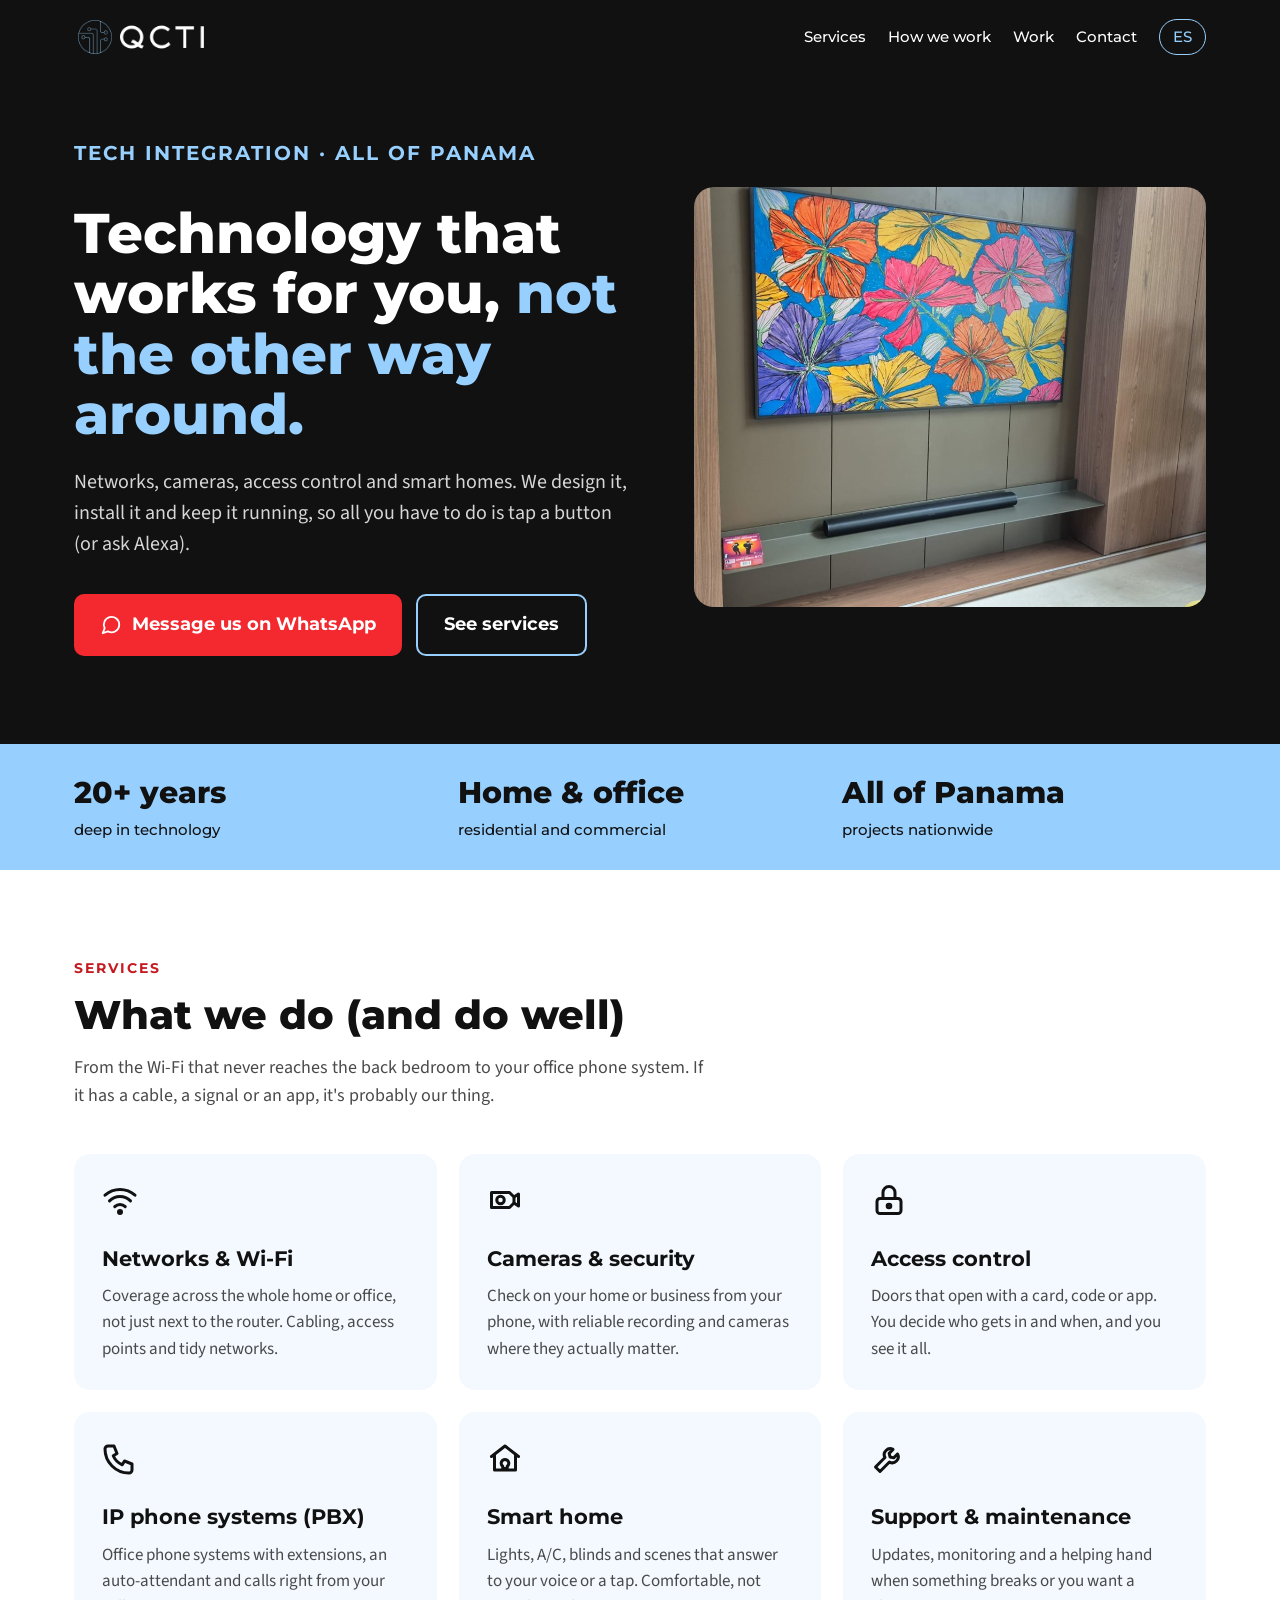
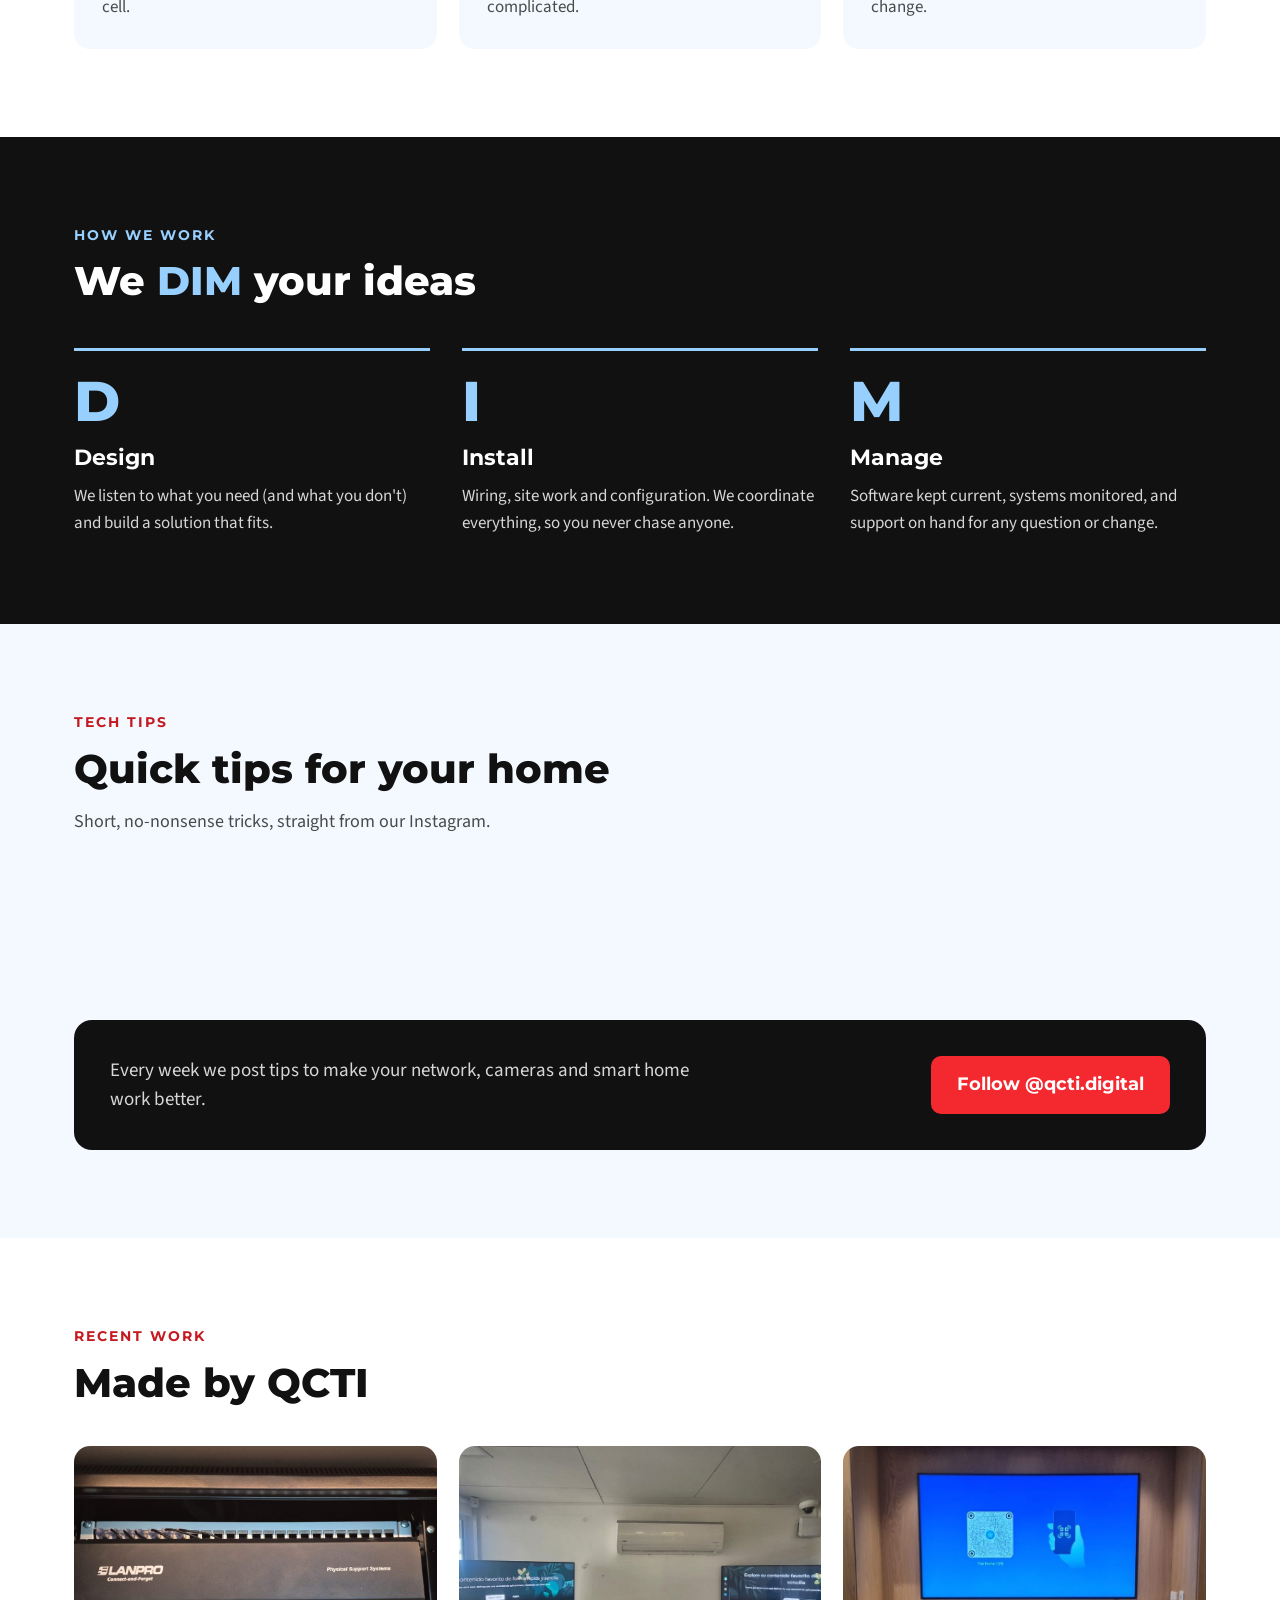
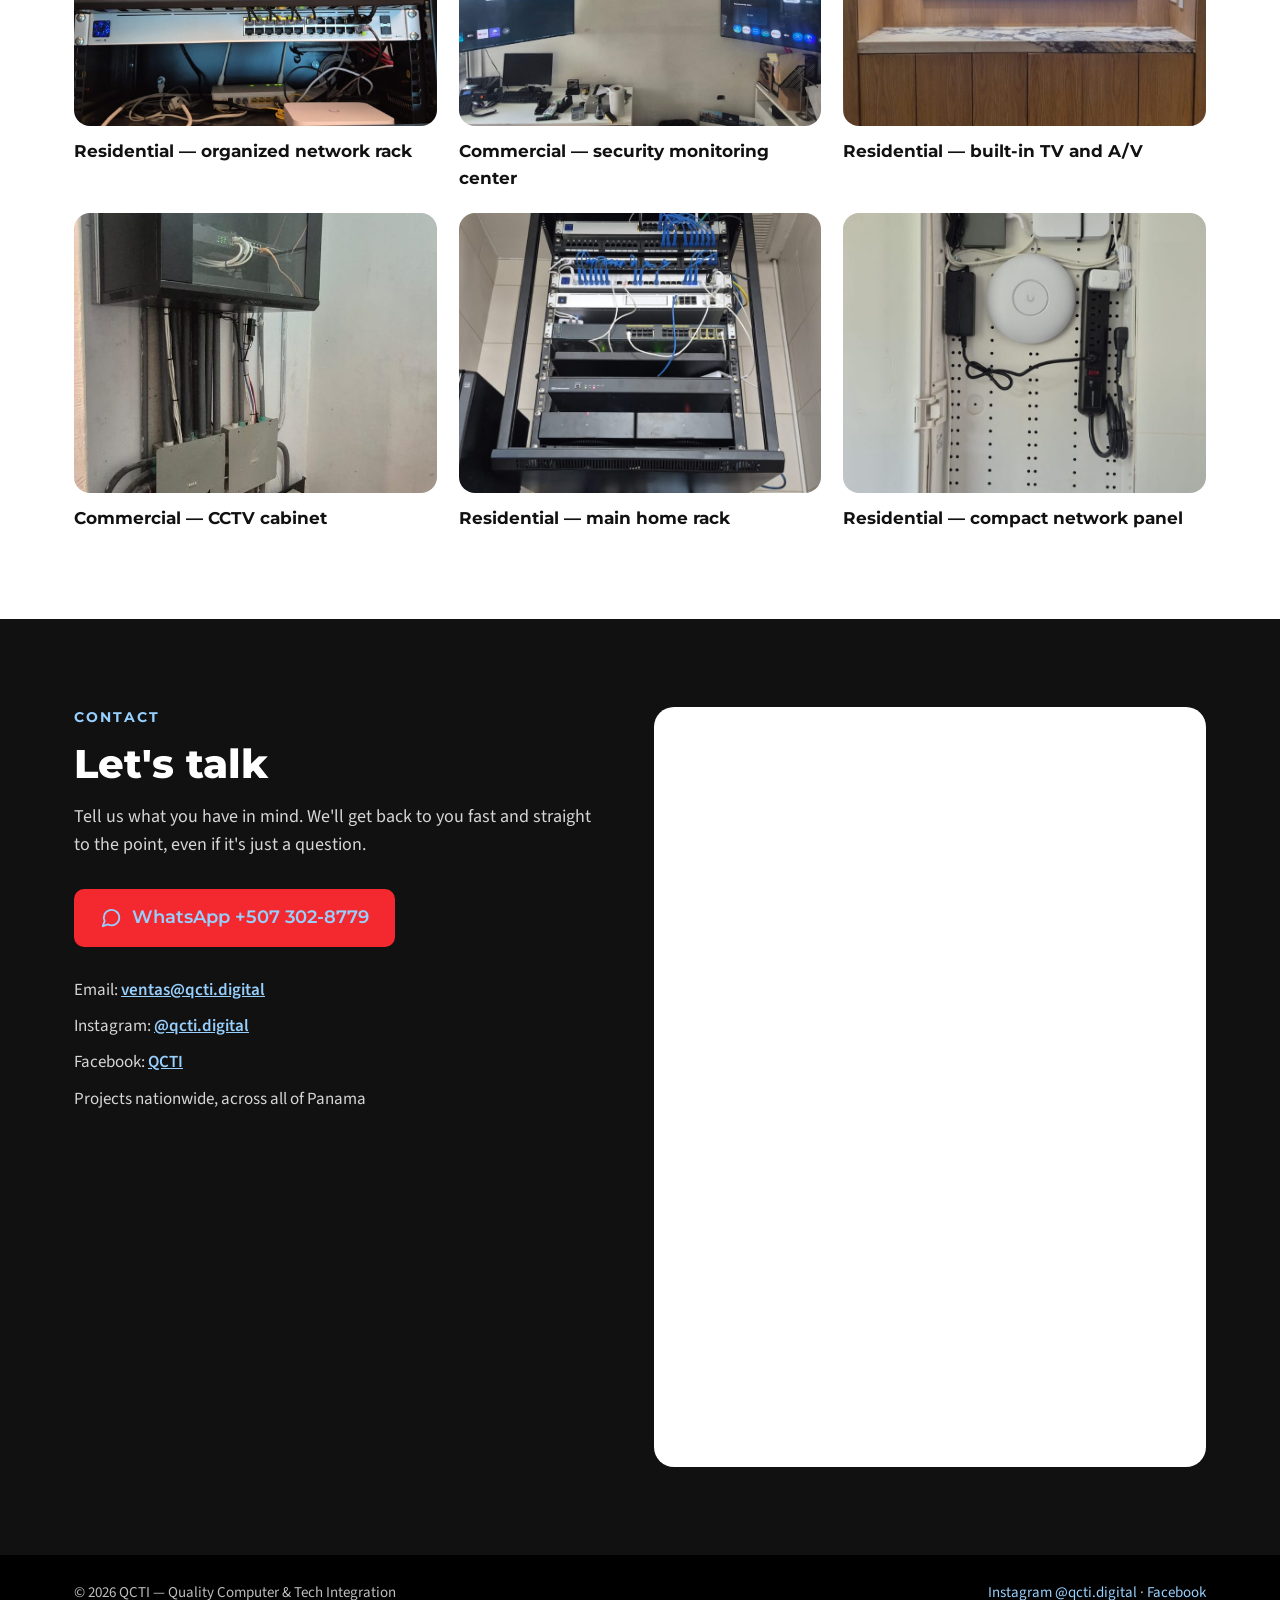
==== commit de2e0a3e: "Switch WhatsApp contact to QCTI business line +507 302-8779 Co-Authored-By: Claude Opus 5.5 <noreply" ====
--- a/en/index.html
+++ b/en/index.html
@@ -31,7 +31,7 @@
 <p class="eyebrow">Tech integration · All of Panama</p>
 <h1>Technology that works for you, <span>not the other way around.</span></h1>
 <p>Networks, cameras, access control and smart homes. We design it, install it and keep it running, so all you have to do is tap a button (or ask Alexa).</p>
-<div class="ctas"><a class="btn btn-red" href="https://wa.me/50762078779?text=Hi%20QCTI%2C%20I%27d%20like%20some%20info"><svg width="22" height="22" viewBox="0 0 24 24" fill="none" stroke="currentColor" stroke-width="2" stroke-linecap="round" stroke-linejoin="round" aria-hidden="true"><path d="M21 11.5a8.4 8.4 0 0 1-12.4 7.4L3 21l2.1-5.6A8.4 8.4 0 1 1 21 11.5z"/></svg>Message us on WhatsApp</a><a class="btn btn-line" href="#servicios">See services</a></div>
+<div class="ctas"><a class="btn btn-red" href="https://wa.me/5073028779?text=Hi%20QCTI%2C%20I%27d%20like%20some%20info"><svg width="22" height="22" viewBox="0 0 24 24" fill="none" stroke="currentColor" stroke-width="2" stroke-linecap="round" stroke-linejoin="round" aria-hidden="true"><path d="M21 11.5a8.4 8.4 0 0 1-12.4 7.4L3 21l2.1-5.6A8.4 8.4 0 1 1 21 11.5z"/></svg>Message us on WhatsApp</a><a class="btn btn-line" href="#servicios">See services</a></div>
 </div>
 <img class="hero-img" src="../assets/img/hero-av-wall.jpg" alt="Living room with a built-in TV and soundbar installed by QCTI" width="1400" height="787">
 </div></section>
@@ -57,14 +57,14 @@
 <section id="contacto" class="section dark contact"><div class="wrap">
 <div class="contact-info">
 <p class="eyebrow">Contact</p><h2>Let's talk</h2><p class="lead" style="margin-bottom:30px">Tell us what you have in mind. We'll get back to you fast and straight to the point, even if it's just a question.</p>
-<a class="btn btn-red" href="https://wa.me/50762078779?text=Hi%20QCTI%2C%20I%27d%20like%20some%20info"><svg width="22" height="22" viewBox="0 0 24 24" fill="none" stroke="currentColor" stroke-width="2" stroke-linecap="round" stroke-linejoin="round" aria-hidden="true"><path d="M21 11.5a8.4 8.4 0 0 1-12.4 7.4L3 21l2.1-5.6A8.4 8.4 0 1 1 21 11.5z"/></svg>WhatsApp +507 6207-8779</a>
+<a class="btn btn-red" href="https://wa.me/5073028779?text=Hi%20QCTI%2C%20I%27d%20like%20some%20info"><svg width="22" height="22" viewBox="0 0 24 24" fill="none" stroke="currentColor" stroke-width="2" stroke-linecap="round" stroke-linejoin="round" aria-hidden="true"><path d="M21 11.5a8.4 8.4 0 0 1-12.4 7.4L3 21l2.1-5.6A8.4 8.4 0 1 1 21 11.5z"/></svg>WhatsApp +507 302-8779</a>
 <ul><li>Email: <a href="mailto:ventas@qcti.digital">ventas@qcti.digital</a></li><li>Instagram: <a href="https://instagram.com/qcti.digital">@qcti.digital</a></li><li>Facebook: <a href="https://www.facebook.com/profile.php?id=61595522370031">QCTI</a></li><li>Projects nationwide, across all of Panama</li></ul>
 </div>
 <div class="form-box"><iframe src="https://docs.google.com/forms/d/e/1FAIpQLSe6XqBtSs-Q9NquqeVwQROhagyp8VaxZxzmzQJxmTKVOXbT4Q/viewform?embedded=true" title="Contact form" loading="lazy"></iframe></div>
 </div></section>
 </main>
 <footer><div class="wrap"><div>© 2026 QCTI — Quality Computer &amp; Tech Integration</div><span><a href="https://instagram.com/qcti.digital">Instagram @qcti.digital</a> · <a href="https://www.facebook.com/profile.php?id=61595522370031">Facebook</a></span></div></footer>
-<a class="wa-float" href="https://wa.me/50762078779?text=Hi%20QCTI%2C%20I%27d%20like%20some%20info" aria-label="WhatsApp"><svg width="22" height="22" viewBox="0 0 24 24" fill="none" stroke="currentColor" stroke-width="2" stroke-linecap="round" stroke-linejoin="round" aria-hidden="true"><path d="M21 11.5a8.4 8.4 0 0 1-12.4 7.4L3 21l2.1-5.6A8.4 8.4 0 1 1 21 11.5z"/></svg></a>
+<a class="wa-float" href="https://wa.me/5073028779?text=Hi%20QCTI%2C%20I%27d%20like%20some%20info" aria-label="WhatsApp"><svg width="22" height="22" viewBox="0 0 24 24" fill="none" stroke="currentColor" stroke-width="2" stroke-linecap="round" stroke-linejoin="round" aria-hidden="true"><path d="M21 11.5a8.4 8.4 0 0 1-12.4 7.4L3 21l2.1-5.6A8.4 8.4 0 1 1 21 11.5z"/></svg></a>
 <script type="module" src="https://w.behold.so/widget.js"></script>
 </body>
 </html>
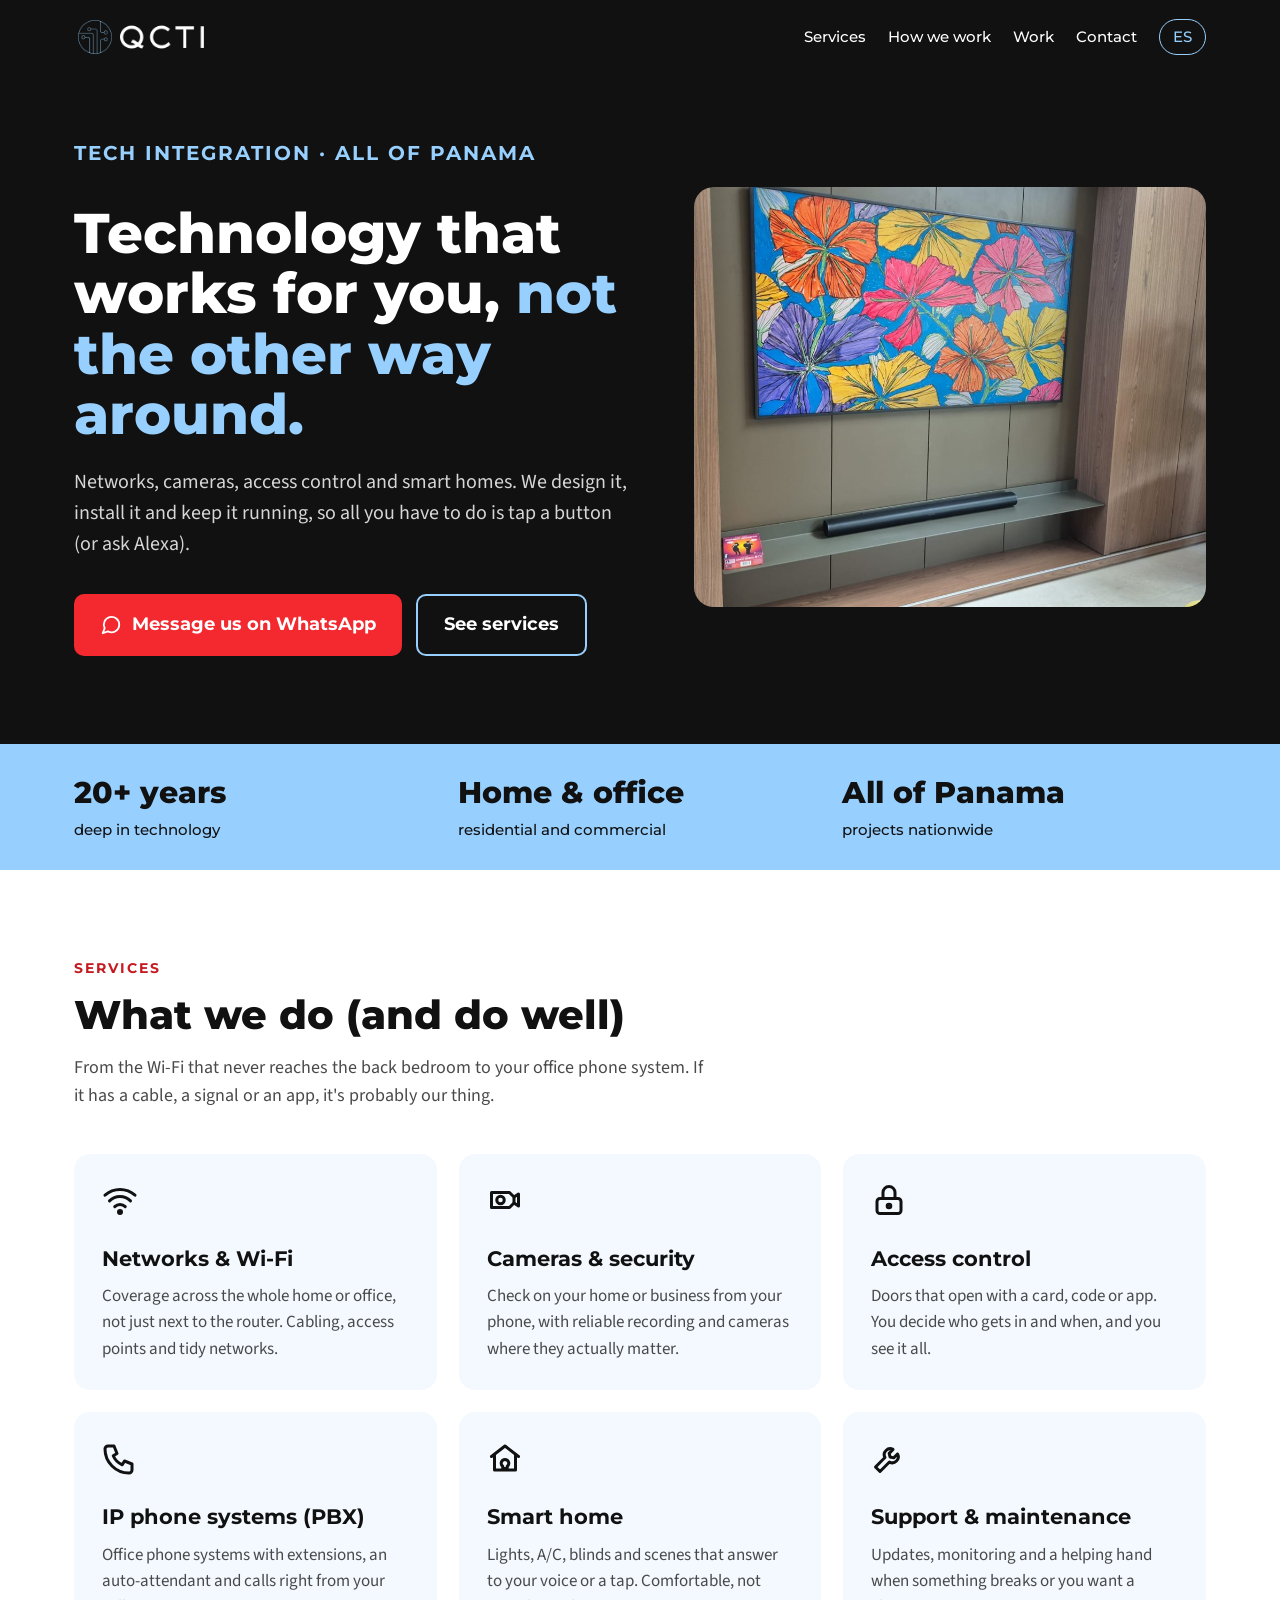
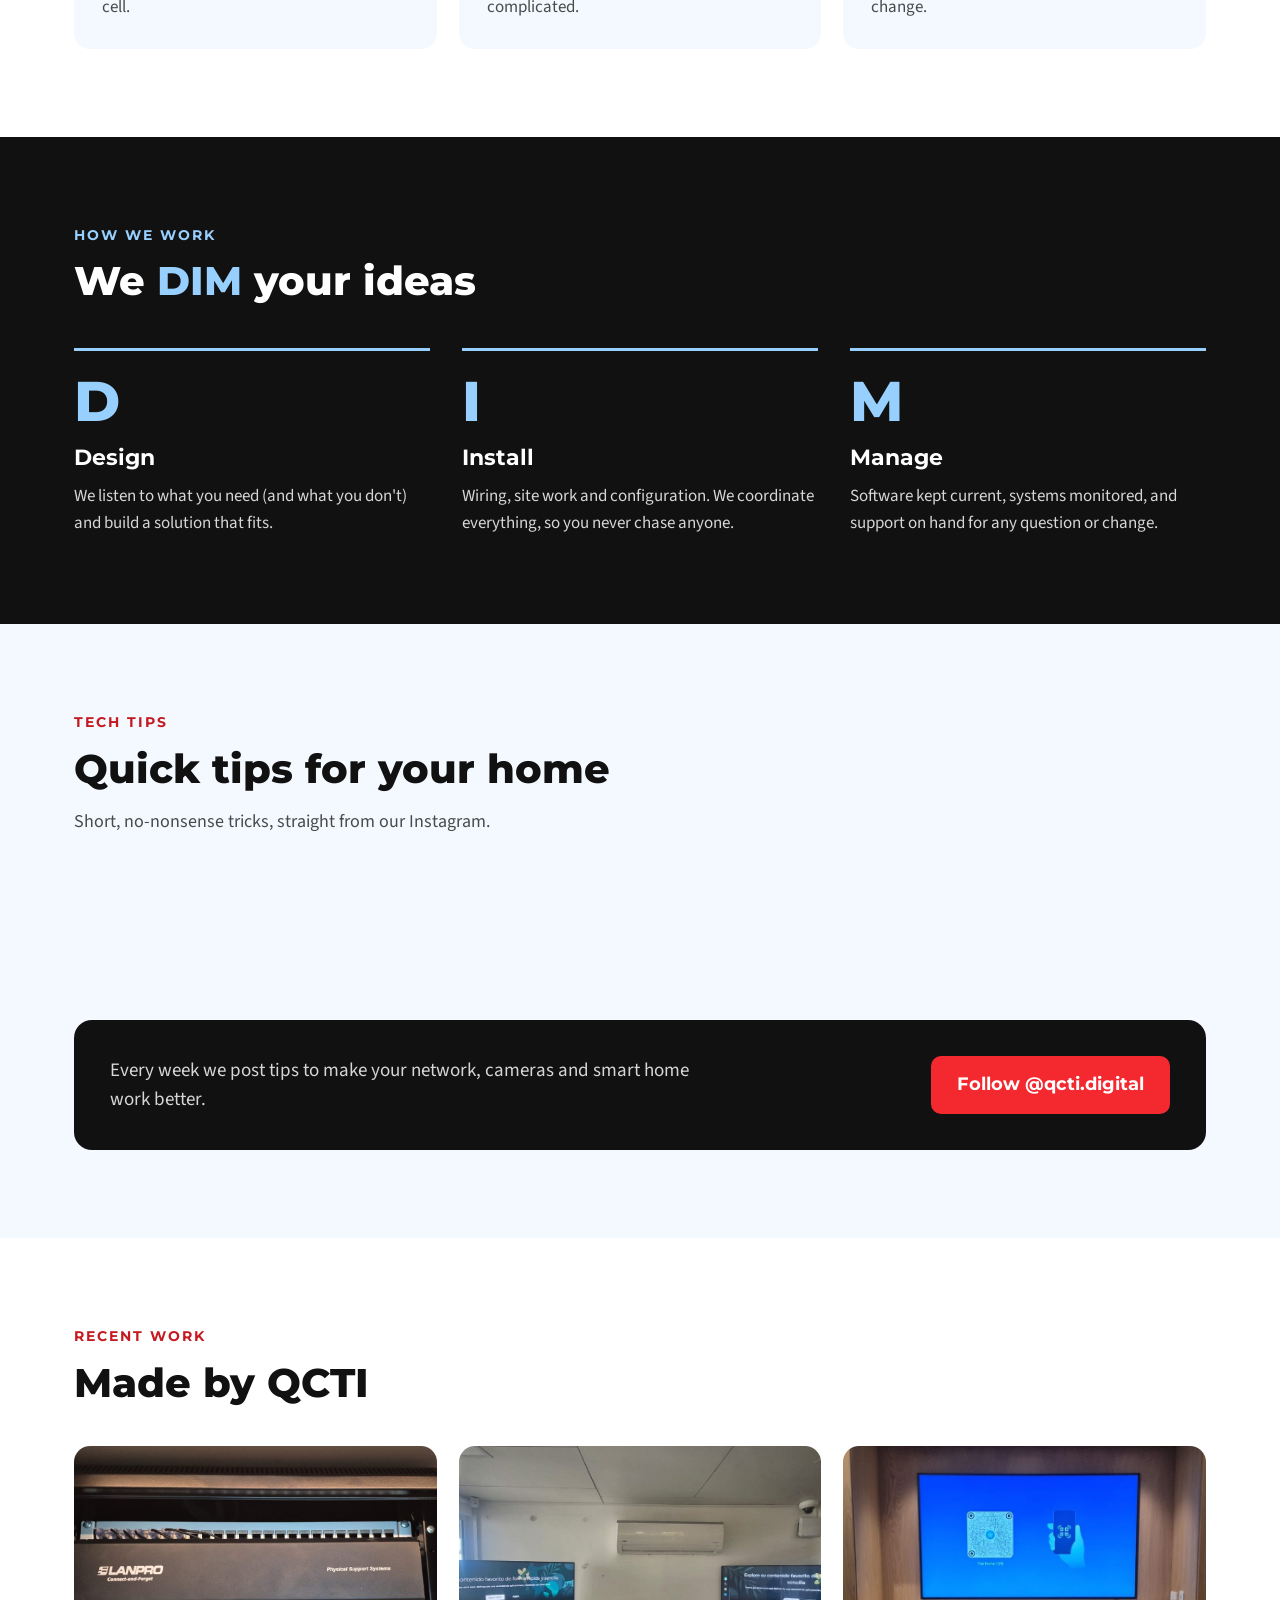
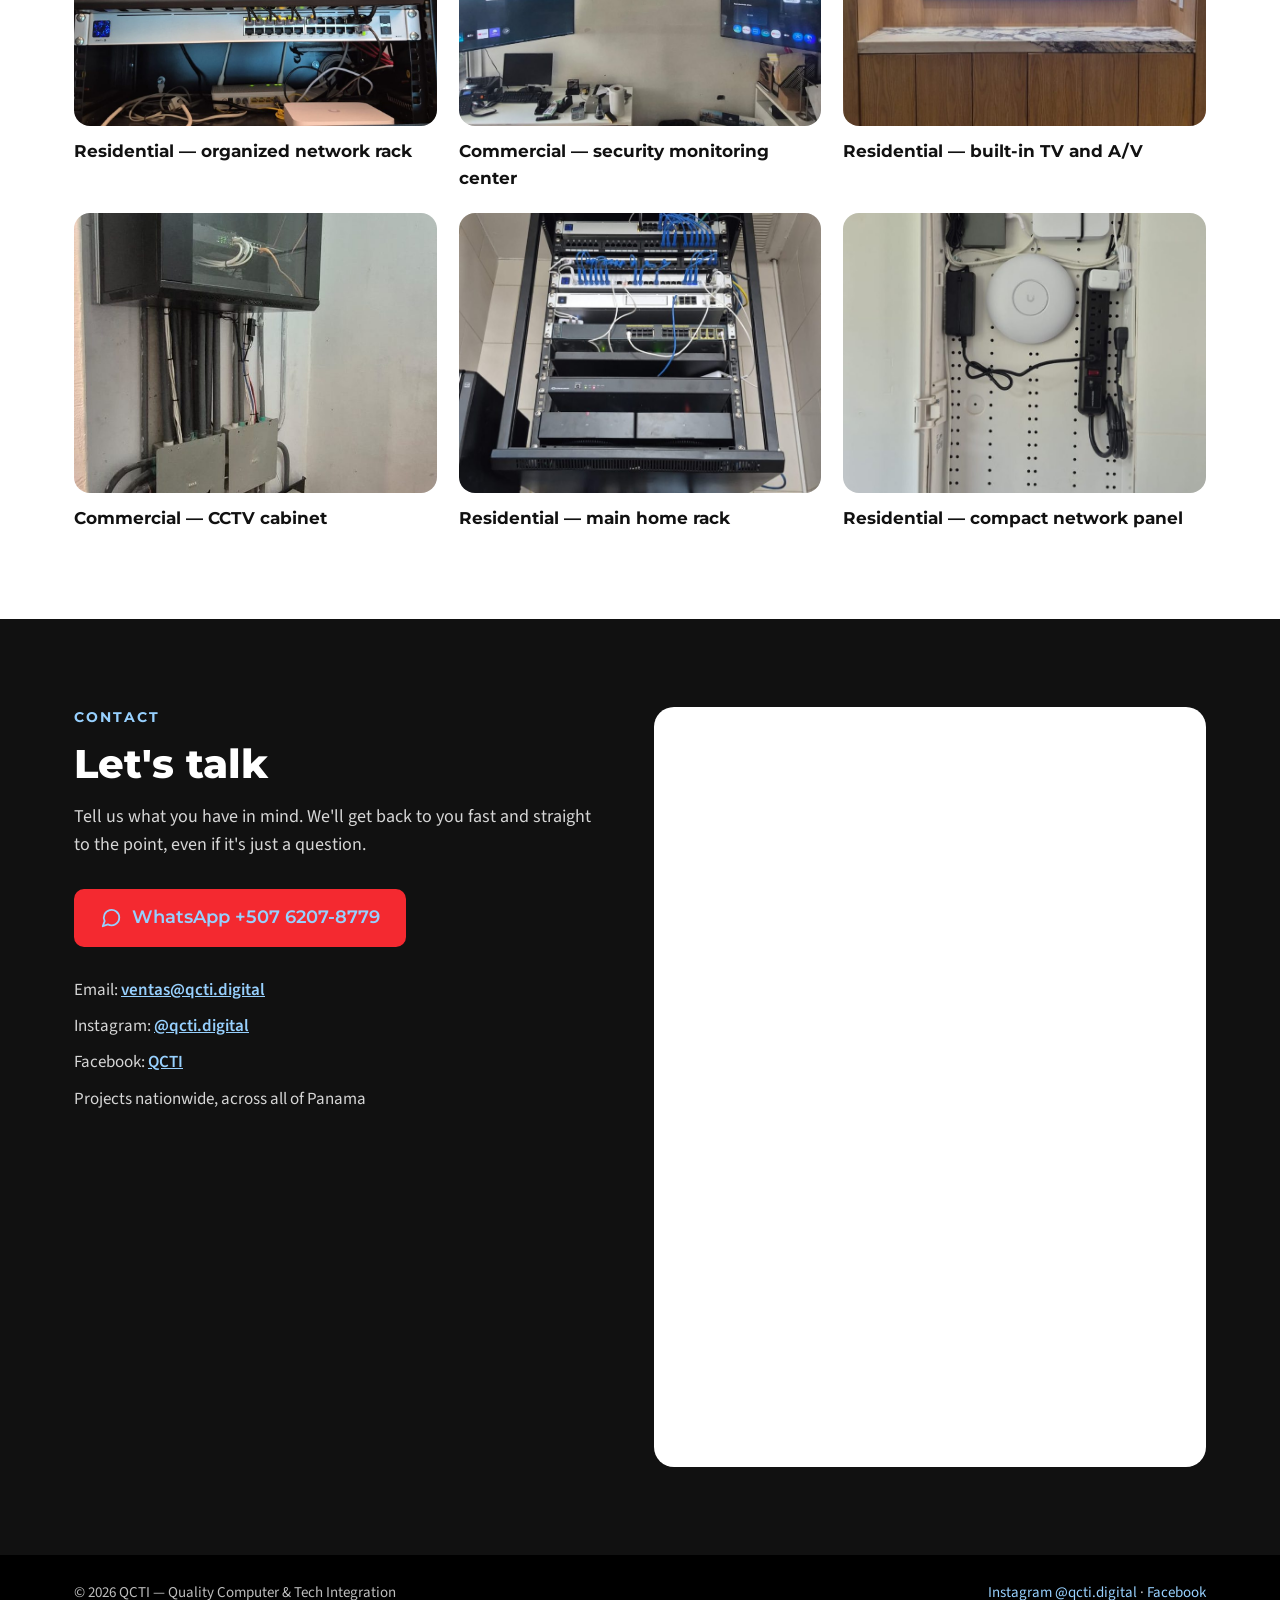
==== commit c388f021: "Temporarily route WhatsApp contact to +507 6207-8779 QCTI business WhatsApp account (302-8779) is di" ====
--- a/en/index.html
+++ b/en/index.html
@@ -31,7 +31,7 @@
 <p class="eyebrow">Tech integration · All of Panama</p>
 <h1>Technology that works for you, <span>not the other way around.</span></h1>
 <p>Networks, cameras, access control and smart homes. We design it, install it and keep it running, so all you have to do is tap a button (or ask Alexa).</p>
-<div class="ctas"><a class="btn btn-red" href="https://wa.me/5073028779?text=Hi%20QCTI%2C%20I%27d%20like%20some%20info"><svg width="22" height="22" viewBox="0 0 24 24" fill="none" stroke="currentColor" stroke-width="2" stroke-linecap="round" stroke-linejoin="round" aria-hidden="true"><path d="M21 11.5a8.4 8.4 0 0 1-12.4 7.4L3 21l2.1-5.6A8.4 8.4 0 1 1 21 11.5z"/></svg>Message us on WhatsApp</a><a class="btn btn-line" href="#servicios">See services</a></div>
+<div class="ctas"><a class="btn btn-red" href="https://wa.me/50762078779?text=Hi%20QCTI%2C%20I%27d%20like%20some%20info"><svg width="22" height="22" viewBox="0 0 24 24" fill="none" stroke="currentColor" stroke-width="2" stroke-linecap="round" stroke-linejoin="round" aria-hidden="true"><path d="M21 11.5a8.4 8.4 0 0 1-12.4 7.4L3 21l2.1-5.6A8.4 8.4 0 1 1 21 11.5z"/></svg>Message us on WhatsApp</a><a class="btn btn-line" href="#servicios">See services</a></div>
 </div>
 <img class="hero-img" src="../assets/img/hero-av-wall.jpg" alt="Living room with a built-in TV and soundbar installed by QCTI" width="1400" height="787">
 </div></section>
@@ -57,14 +57,14 @@
 <section id="contacto" class="section dark contact"><div class="wrap">
 <div class="contact-info">
 <p class="eyebrow">Contact</p><h2>Let's talk</h2><p class="lead" style="margin-bottom:30px">Tell us what you have in mind. We'll get back to you fast and straight to the point, even if it's just a question.</p>
-<a class="btn btn-red" href="https://wa.me/5073028779?text=Hi%20QCTI%2C%20I%27d%20like%20some%20info"><svg width="22" height="22" viewBox="0 0 24 24" fill="none" stroke="currentColor" stroke-width="2" stroke-linecap="round" stroke-linejoin="round" aria-hidden="true"><path d="M21 11.5a8.4 8.4 0 0 1-12.4 7.4L3 21l2.1-5.6A8.4 8.4 0 1 1 21 11.5z"/></svg>WhatsApp +507 302-8779</a>
-<ul><li>Email: <a href="mailto:ventas@qcti.digital">ventas@qcti.digital</a></li><li>Instagram: <a href="https://instagram.com/qcti.digital">@qcti.digital</a></li><li>Facebook: <a href="https://www.facebook.com/profile.php?id=61595522370031">QCTI</a></li><li>Projects nationwide, across all of Panama</li></ul>
+<a class="btn btn-red" href="https://wa.me/50762078779?text=Hi%20QCTI%2C%20I%27d%20like%20some%20info"><svg width="22" height="22" viewBox="0 0 24 24" fill="none" stroke="currentColor" stroke-width="2" stroke-linecap="round" stroke-linejoin="round" aria-hidden="true"><path d="M21 11.5a8.4 8.4 0 0 1-12.4 7.4L3 21l2.1-5.6A8.4 8.4 0 1 1 21 11.5z"/></svg>WhatsApp +507 6207-8779</a>
+<ul><li>Email: <a href="mailto:ventas@qcti.digital">ventas@qcti.digital</a></li><li>Instagram: <a href="https://instagram.com/qcti.digital">@qcti.digital</a></li><li>Facebook: <a href="https://www.facebook.com/qcti.digital">QCTI</a></li><li>Projects nationwide, across all of Panama</li></ul>
 </div>
 <div class="form-box"><iframe src="https://docs.google.com/forms/d/e/1FAIpQLSe6XqBtSs-Q9NquqeVwQROhagyp8VaxZxzmzQJxmTKVOXbT4Q/viewform?embedded=true" title="Contact form" loading="lazy"></iframe></div>
 </div></section>
 </main>
-<footer><div class="wrap"><div>© 2026 QCTI — Quality Computer &amp; Tech Integration</div><span><a href="https://instagram.com/qcti.digital">Instagram @qcti.digital</a> · <a href="https://www.facebook.com/profile.php?id=61595522370031">Facebook</a></span></div></footer>
-<a class="wa-float" href="https://wa.me/5073028779?text=Hi%20QCTI%2C%20I%27d%20like%20some%20info" aria-label="WhatsApp"><svg width="22" height="22" viewBox="0 0 24 24" fill="none" stroke="currentColor" stroke-width="2" stroke-linecap="round" stroke-linejoin="round" aria-hidden="true"><path d="M21 11.5a8.4 8.4 0 0 1-12.4 7.4L3 21l2.1-5.6A8.4 8.4 0 1 1 21 11.5z"/></svg></a>
+<footer><div class="wrap"><div>© 2026 QCTI — Quality Computer &amp; Tech Integration</div><span><a href="https://instagram.com/qcti.digital">Instagram @qcti.digital</a> · <a href="https://www.facebook.com/qcti.digital">Facebook</a></span></div></footer>
+<a class="wa-float" href="https://wa.me/50762078779?text=Hi%20QCTI%2C%20I%27d%20like%20some%20info" aria-label="WhatsApp"><svg width="22" height="22" viewBox="0 0 24 24" fill="none" stroke="currentColor" stroke-width="2" stroke-linecap="round" stroke-linejoin="round" aria-hidden="true"><path d="M21 11.5a8.4 8.4 0 0 1-12.4 7.4L3 21l2.1-5.6A8.4 8.4 0 1 1 21 11.5z"/></svg></a>
 <script type="module" src="https://w.behold.so/widget.js"></script>
 </body>
 </html>
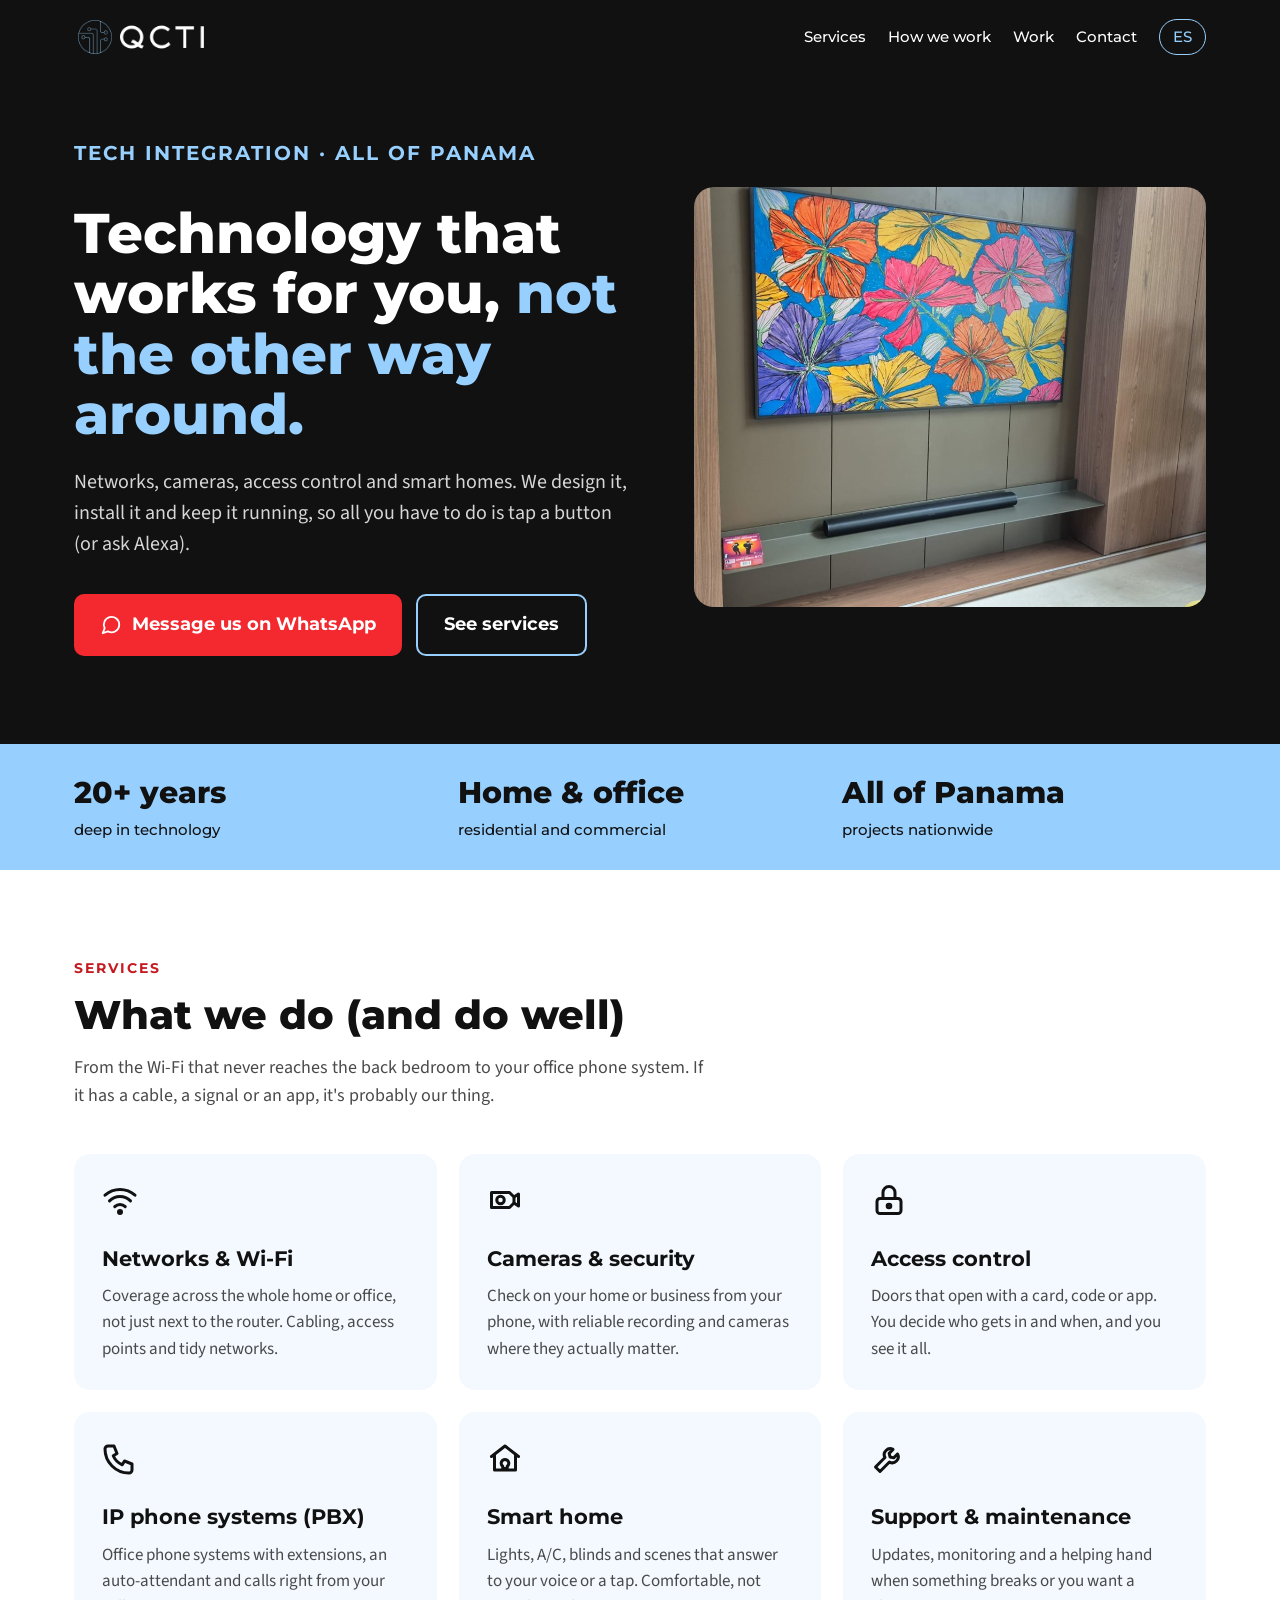
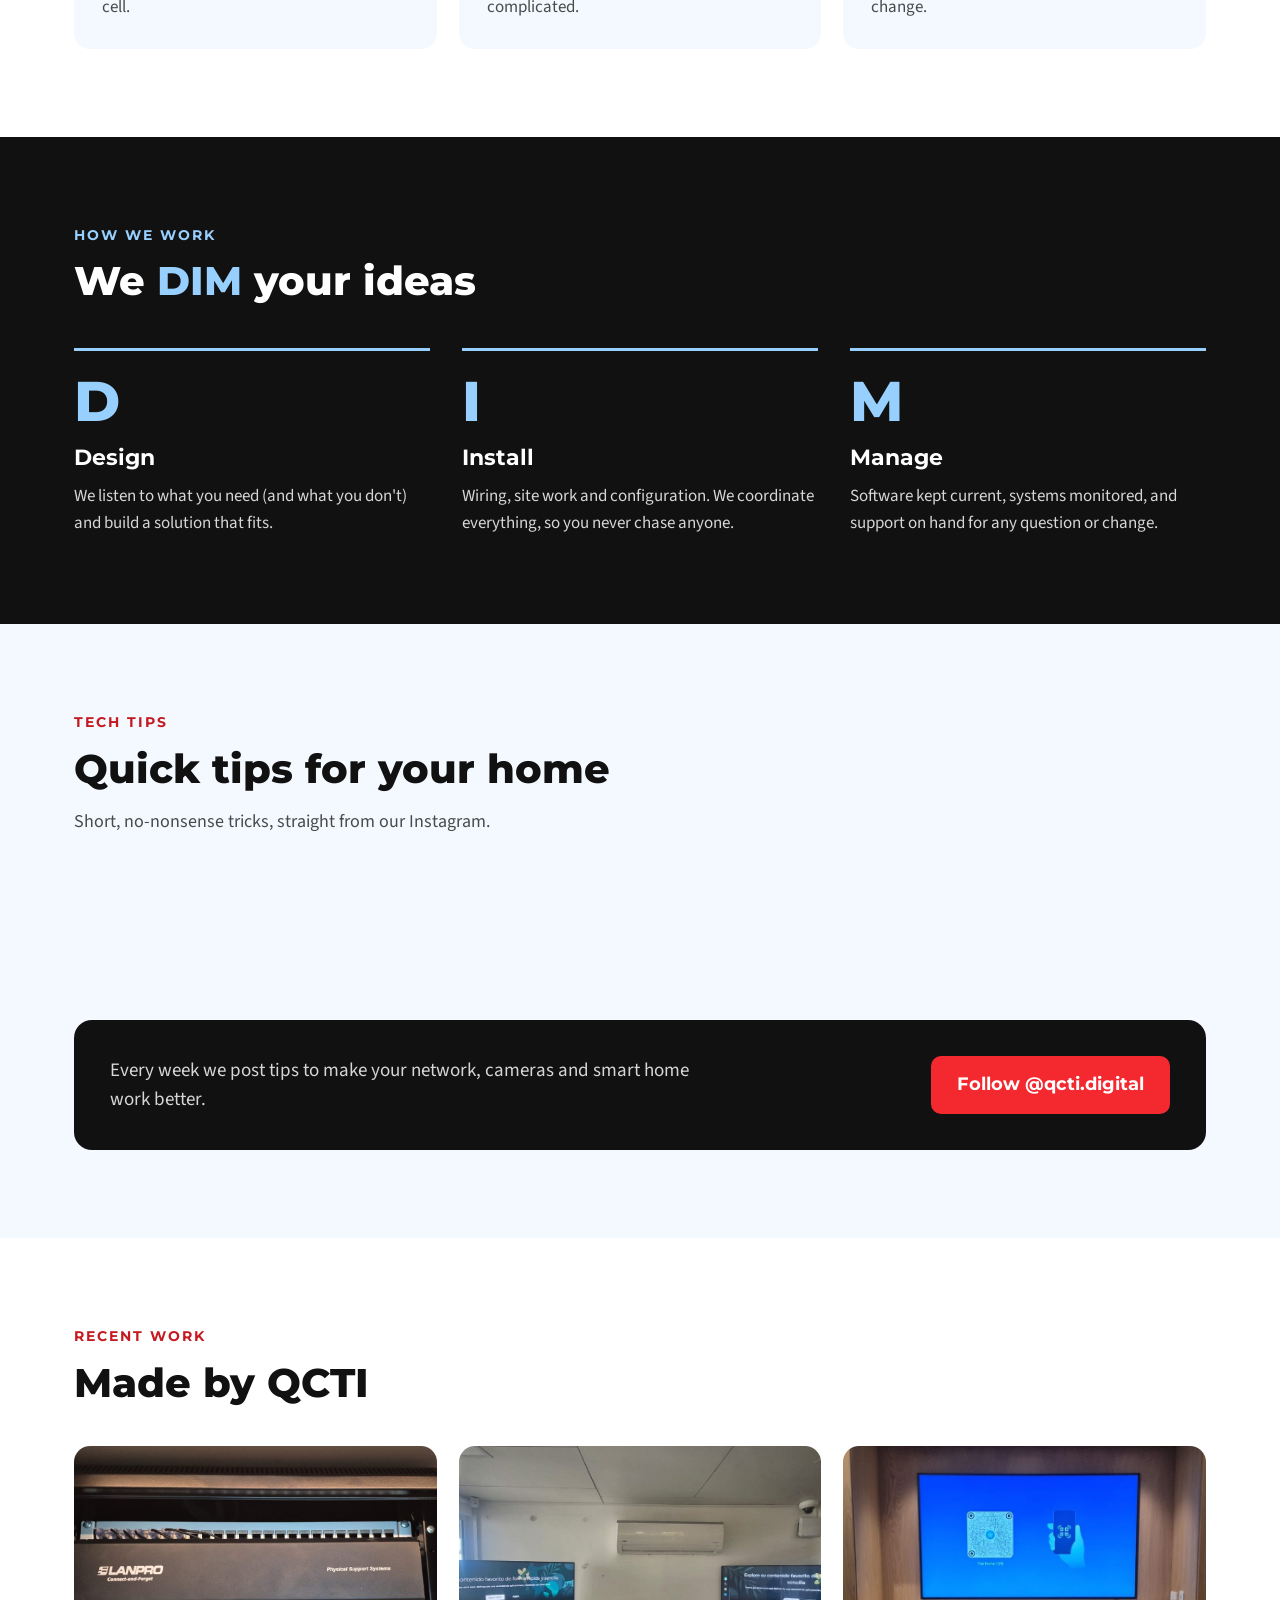
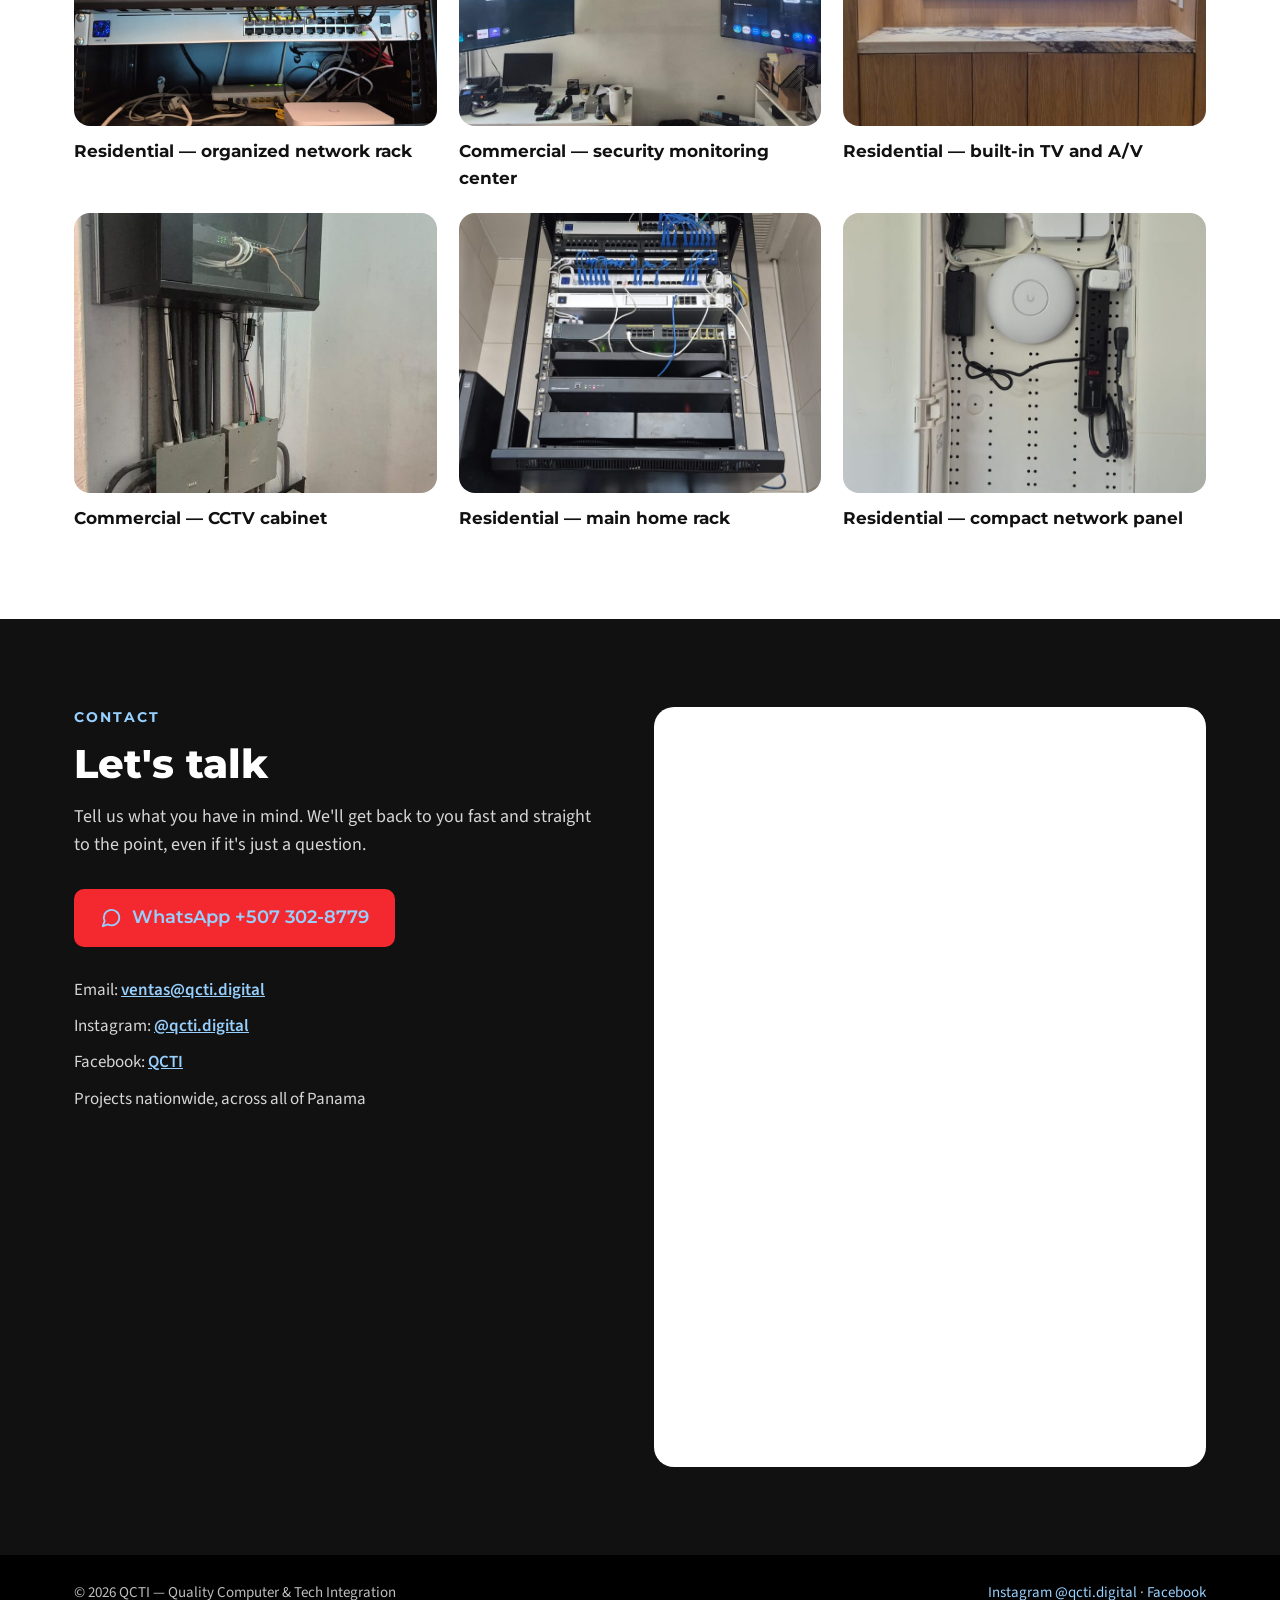
==== commit 80f683c4: "Restore WhatsApp contact to business line +507 302-8779 Business WhatsApp account restored and teste" ====
--- a/en/index.html
+++ b/en/index.html
@@ -31,7 +31,7 @@
 <p class="eyebrow">Tech integration · All of Panama</p>
 <h1>Technology that works for you, <span>not the other way around.</span></h1>
 <p>Networks, cameras, access control and smart homes. We design it, install it and keep it running, so all you have to do is tap a button (or ask Alexa).</p>
-<div class="ctas"><a class="btn btn-red" href="https://wa.me/50762078779?text=Hi%20QCTI%2C%20I%27d%20like%20some%20info"><svg width="22" height="22" viewBox="0 0 24 24" fill="none" stroke="currentColor" stroke-width="2" stroke-linecap="round" stroke-linejoin="round" aria-hidden="true"><path d="M21 11.5a8.4 8.4 0 0 1-12.4 7.4L3 21l2.1-5.6A8.4 8.4 0 1 1 21 11.5z"/></svg>Message us on WhatsApp</a><a class="btn btn-line" href="#servicios">See services</a></div>
+<div class="ctas"><a class="btn btn-red" href="https://wa.me/5073028779?text=Hi%20QCTI%2C%20I%27d%20like%20some%20info"><svg width="22" height="22" viewBox="0 0 24 24" fill="none" stroke="currentColor" stroke-width="2" stroke-linecap="round" stroke-linejoin="round" aria-hidden="true"><path d="M21 11.5a8.4 8.4 0 0 1-12.4 7.4L3 21l2.1-5.6A8.4 8.4 0 1 1 21 11.5z"/></svg>Message us on WhatsApp</a><a class="btn btn-line" href="#servicios">See services</a></div>
 </div>
 <img class="hero-img" src="../assets/img/hero-av-wall.jpg" alt="Living room with a built-in TV and soundbar installed by QCTI" width="1400" height="787">
 </div></section>
@@ -57,14 +57,14 @@
 <section id="contacto" class="section dark contact"><div class="wrap">
 <div class="contact-info">
 <p class="eyebrow">Contact</p><h2>Let's talk</h2><p class="lead" style="margin-bottom:30px">Tell us what you have in mind. We'll get back to you fast and straight to the point, even if it's just a question.</p>
-<a class="btn btn-red" href="https://wa.me/50762078779?text=Hi%20QCTI%2C%20I%27d%20like%20some%20info"><svg width="22" height="22" viewBox="0 0 24 24" fill="none" stroke="currentColor" stroke-width="2" stroke-linecap="round" stroke-linejoin="round" aria-hidden="true"><path d="M21 11.5a8.4 8.4 0 0 1-12.4 7.4L3 21l2.1-5.6A8.4 8.4 0 1 1 21 11.5z"/></svg>WhatsApp +507 6207-8779</a>
+<a class="btn btn-red" href="https://wa.me/5073028779?text=Hi%20QCTI%2C%20I%27d%20like%20some%20info"><svg width="22" height="22" viewBox="0 0 24 24" fill="none" stroke="currentColor" stroke-width="2" stroke-linecap="round" stroke-linejoin="round" aria-hidden="true"><path d="M21 11.5a8.4 8.4 0 0 1-12.4 7.4L3 21l2.1-5.6A8.4 8.4 0 1 1 21 11.5z"/></svg>WhatsApp +507 302-8779</a>
 <ul><li>Email: <a href="mailto:ventas@qcti.digital">ventas@qcti.digital</a></li><li>Instagram: <a href="https://instagram.com/qcti.digital">@qcti.digital</a></li><li>Facebook: <a href="https://www.facebook.com/qcti.digital">QCTI</a></li><li>Projects nationwide, across all of Panama</li></ul>
 </div>
 <div class="form-box"><iframe src="https://docs.google.com/forms/d/e/1FAIpQLSe6XqBtSs-Q9NquqeVwQROhagyp8VaxZxzmzQJxmTKVOXbT4Q/viewform?embedded=true" title="Contact form" loading="lazy"></iframe></div>
 </div></section>
 </main>
 <footer><div class="wrap"><div>© 2026 QCTI — Quality Computer &amp; Tech Integration</div><span><a href="https://instagram.com/qcti.digital">Instagram @qcti.digital</a> · <a href="https://www.facebook.com/qcti.digital">Facebook</a></span></div></footer>
-<a class="wa-float" href="https://wa.me/50762078779?text=Hi%20QCTI%2C%20I%27d%20like%20some%20info" aria-label="WhatsApp"><svg width="22" height="22" viewBox="0 0 24 24" fill="none" stroke="currentColor" stroke-width="2" stroke-linecap="round" stroke-linejoin="round" aria-hidden="true"><path d="M21 11.5a8.4 8.4 0 0 1-12.4 7.4L3 21l2.1-5.6A8.4 8.4 0 1 1 21 11.5z"/></svg></a>
+<a class="wa-float" href="https://wa.me/5073028779?text=Hi%20QCTI%2C%20I%27d%20like%20some%20info" aria-label="WhatsApp"><svg width="22" height="22" viewBox="0 0 24 24" fill="none" stroke="currentColor" stroke-width="2" stroke-linecap="round" stroke-linejoin="round" aria-hidden="true"><path d="M21 11.5a8.4 8.4 0 0 1-12.4 7.4L3 21l2.1-5.6A8.4 8.4 0 1 1 21 11.5z"/></svg></a>
 <script type="module" src="https://w.behold.so/widget.js"></script>
 </body>
 </html>
